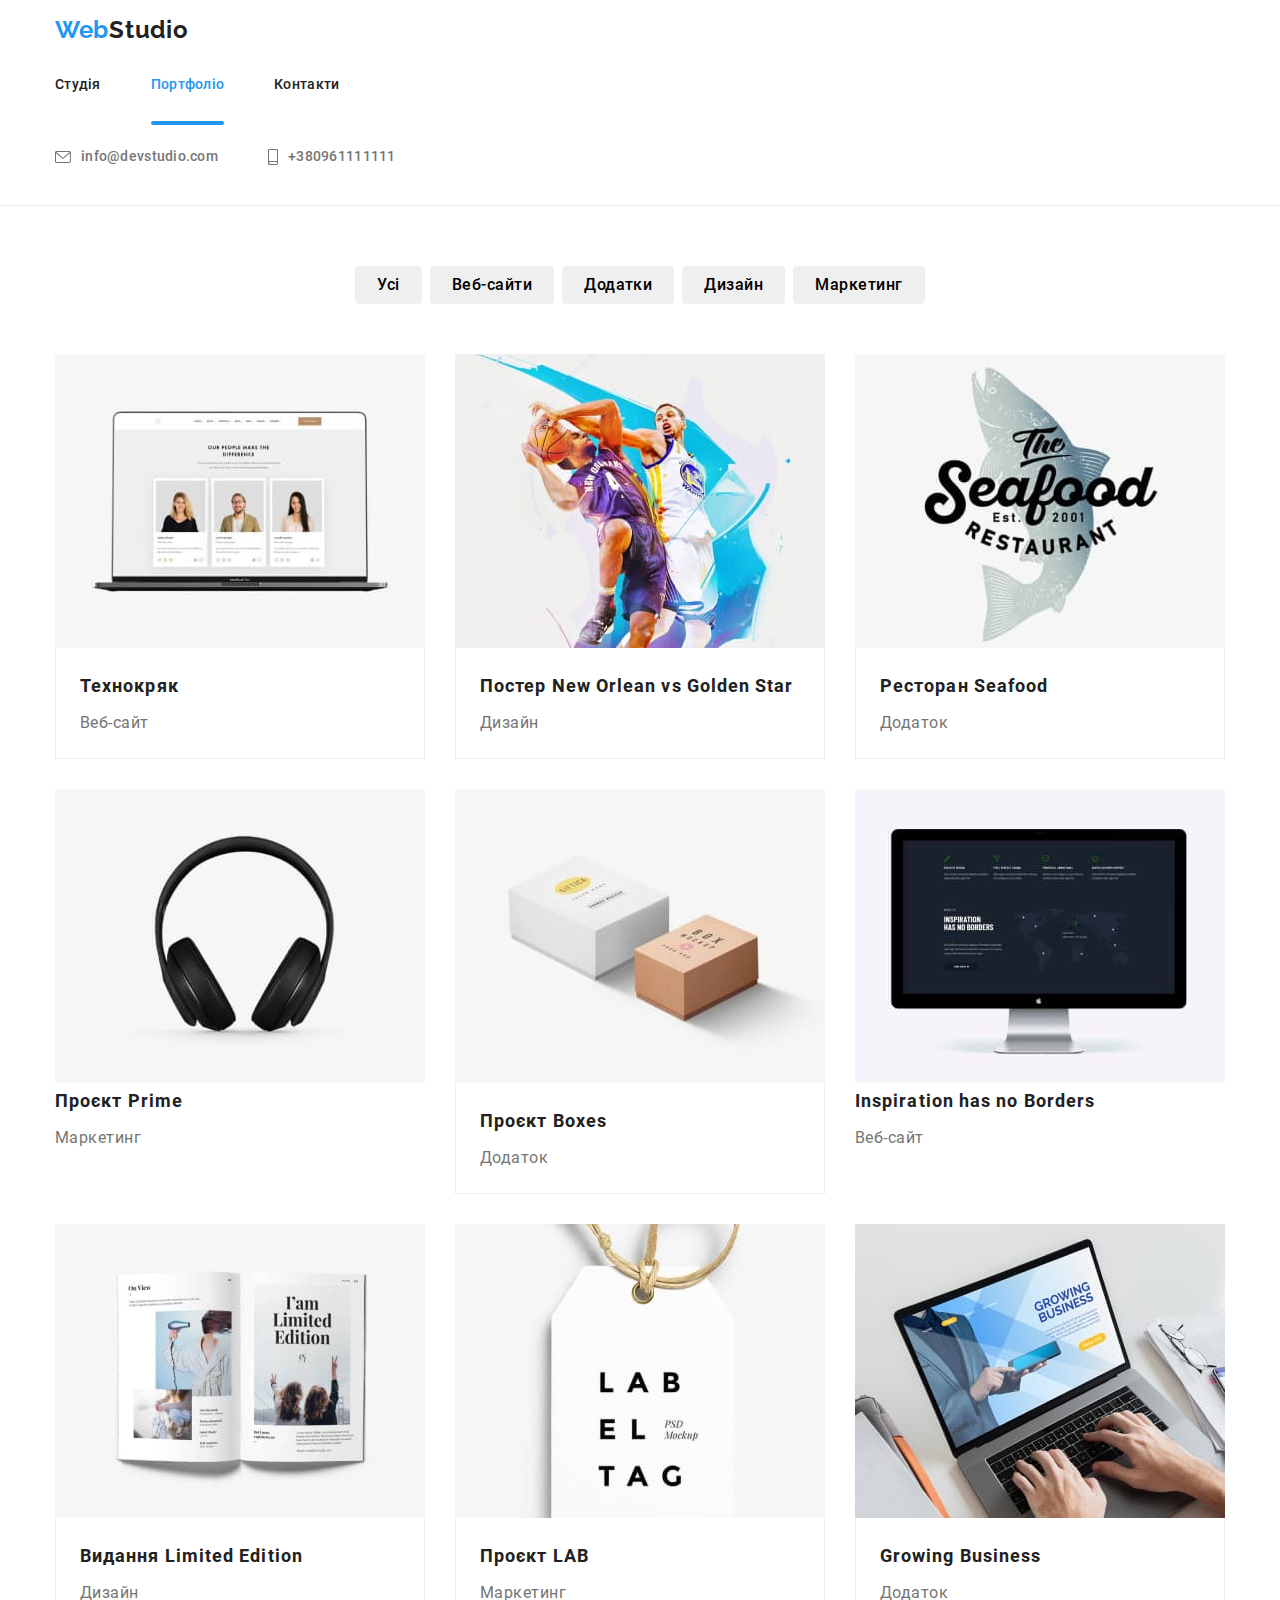
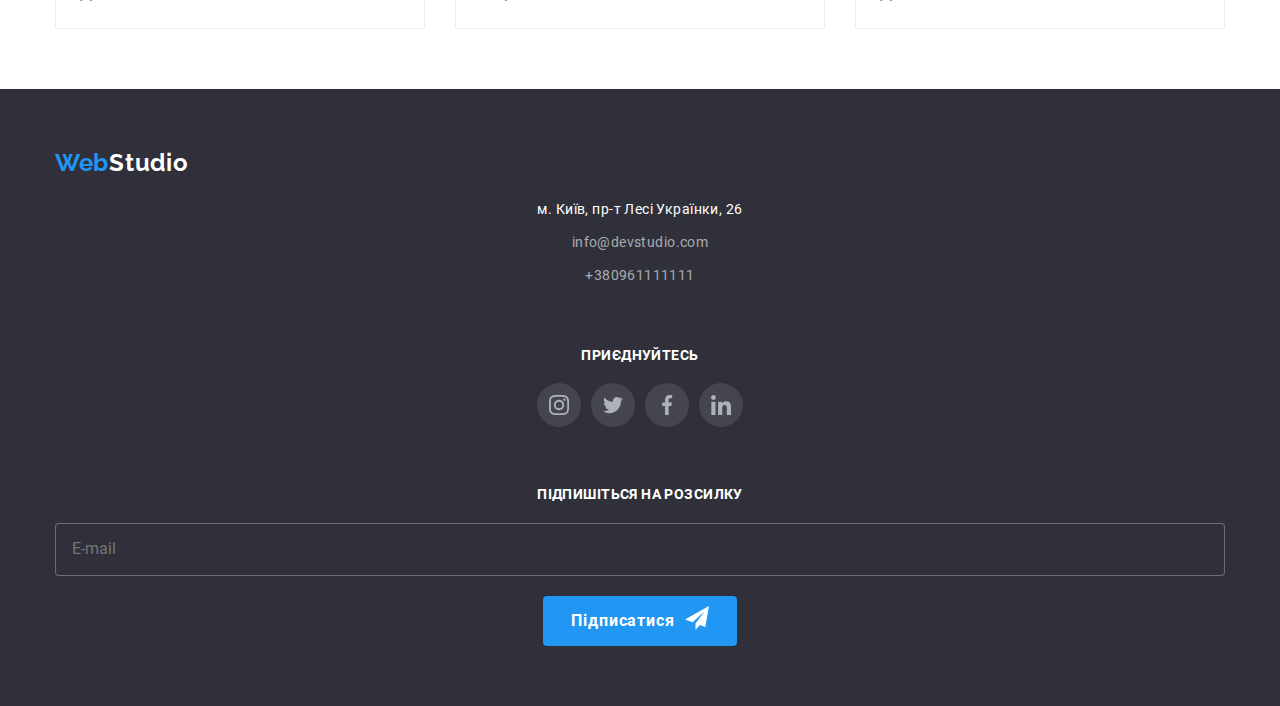
==== portfolio.html @ 1ae8615c "Mobile styles" ====
<!DOCTYPE html>
<html lang="uk">
<head>
    <meta charset="UTF-8">
    <meta http-equiv="X-UA-Compatible" content="IE=edge">
    <meta name="viewport" content="width=device-width, initial-scale=1.0">
    <title>Студія</title>

    <!-- <link rel="preconnect" href="https://fonts.googleapis.com">
    <link rel="preconnect" href="https://fonts.gstatic.com" crossorigin>
    <link href="https://fonts.googleapis.com/css2?family=Raleway:wght@700&family=Roboto:wght@400;500;700;900&display=swap"
        rel="stylesheet">
        
    <link rel="stylesheet" href="https://cdnjs.cloudflare.com/ajax/libs/modern-normalize/1.0.0/modern-normalize.min.css" />
    <link rel="stylesheet" href="./css/styles.css"> -->
    <link rel="stylesheet" href="./css/main.min.css">
</head>
<body>

    

<header class="header">

    <div class="container header__container">

        <a class="logo header__logo" lang="en" href="./index.html">Web<span class="logo__part">Studio</span></a>

        <nav>
            <ul class="site-nav list">

                <li> <a class="site-nav__link" href="./index.html" >Студія</a> </li>
                <li> <a class="site-nav__link site-nav__link--current" href="./portfolio.html" >Портфоліо</a> </li>
                <li> <a class="site-nav__link" href="" >Контакти</a> </li>

            </ul>
        </nav>

        <ul class="site-contacts list">

            <li>
               <a class="site-contacts__link" lang="en" href="mailto:info@devstudio.com">
                 <svg class="site-contacts__icon" width="16" height="12">
                 <use href="./images/icon.svg#envelope"></use>
                 </svg>
                 info@devstudio.com</a>
            </li>
            <li>
                <a class="site-contacts__link" href="tel:+380961111111">
                 <svg class="site-contacts__icon" width="10" height="16">
                 <use href="./images/icon.svg#smartphone"></use>
                 </svg>
                  +380961111111</a>
            </li>

         </ul>
    </div>
</header>


<main>
 
    <section class="section">

        <div class="container">

        <h1 class="visually-hidden">Проекти</h1> <!--Зробити невидимим-->

<ul class="filter">
    <li class="filter_item"> <button class="filter_button" type="button">Усі</button></li>
    <li class="filter_item"> <button class="filter_button" type="button">Веб-сайти</button></li>
    <li class="filter_item"> <button class="filter_button" type="button">Додатки</button></li>
    <li class="filter_item"> <button class="filter_button" type="button">Дизайн</button></li>
    <li class="filter_item"> <button class="filter_button" type="button">Маркетинг</button></li>
</ul>

<ul class="projects">
    <li class="projects__item"> 

        <article class="card">
            <a class="card__link" href="">
                <div class="card__thumb">
                    <img class="card__picture" src="./images/img10.jpg" alt="Головна сторінка сайту Технокряк" width="370"
                        height="294">
                    <p class="card__overlay">Ресурс пропонує комплексні пропозиції з різним рівнем функціоналу та сервісів. Все
                        це дозволить відвідувачу отримати вичерпні відомості про компанію чи приватну особу.</p>
                </div>
                <div class="card__meta">
                    <h2 class="card__title">Технокряк</h2>
                    <p class="card__text">Веб-сайт</p>
                </div>
            </a>
        </article>
        
    </li>

    <li class="projects__item">

        <article class="card">
            <a class="card__link" href="">
                <div class="card__thumb">
                    <img class="card__picture" src="./images/img11.jpg" alt="Дизайн постеру гри баскетболістів" width="370"
                        height="294">
                    <p class="card__overlay">Ресурс пропонує комплексні пропозиції з різним рівнем функціоналу та сервісів. Все
                        це дозволить відвідувачу отримати вичерпні відомості про компанію чи приватну особу.</p>
                </div>
                <div class="card__meta">
                    <h2 class="card__title">Постер New Orlean vs Golden Star</h2>
                    <p class="card__text">Дизайн</p>
                </div>
            </a>
        </article>
        
    </li>

    <li class="projects__item"> 

        <article class="card">
            <a class="card__link" href="">
                <div class="card__thumb">
                    <img class="card__picture" src="./images/img12.jpg" alt="Логотип ресторану з зображенням риби" width="370"
                        height="294">
                    <p class="card__overlay">Ресурс пропонує комплексні пропозиції з різним рівнем функціоналу та сервісів. Все
                        це дозволить відвідувачу отримати вичерпні відомості про компанію чи приватну особу.</p>
                </div>
                <div class="card__meta">
                    <h2 class="card__title">Ресторан Seafood</h2>
                    <p class="card__text">Додаток</p>
                </div>
            </a>
        </article>
       
    </li>

    <li class="projects__item"> 

        <article class="card">
            <a class="card__link" href="">
                <div class="card__thumb">
                    <img class="card__picture" src="./images/img13.jpg" alt="Логотип проекту, зображені навушники" width="370"
                        height="294">
                    <p class="card__overlay">Ресурс пропонує комплексні пропозиції з різним рівнем функціоналу та сервісів. Все
                        це
                        дозволить відвідувачу отримати вичерпні відомості про компанію чи приватну особу.</p>
                </div>
                <div class="card__name">
                    <h2 class="card__title">Проєкт Prime</h2>
                    <p class="card__text">Маркетинг</p>
                </div>
            </a>
        </article>
       
    </li>

    <li class="projects__item"> 

        <article class="card">
            <a class="card__link" href="">
                <div class="card__thumb">
                    <img class="card__picture" src="./images/img14.jpg" alt="Логотип проекту, зображені коробки" width="370"
                        height="294">
                    <p class="card__overlay">Ресурс пропонує комплексні пропозиції з різним рівнем функціоналу та сервісів. Все
                        це
                        дозволить відвідувачу отримати вичерпні відомості про компанію чи приватну особу.</p>
                </div>
                <div class="card__meta">
                    <h2 class="card__title">Проєкт Boxes</h2>
                    <p class="card__text">Додаток</p>
                </div>
            </a>
        </article>
       
    </li>

    <li class="projects__item"> 

        <article class="card">
            <a class="card__link" href="">
                <div class="card__thumb">
                    <img class="card__picture" src="./images/img15.jpg" alt="Зображення Макбуку" width="370" height="294">
                    <p class="card__overlay">Ресурс пропонує комплексні пропозиції з різним рівнем функціоналу та сервісів. Все
                        це дозволить відвідувачу отримати вичерпні відомості про компанію чи приватну особу.</p>
                </div>
                <div class="card__name">
                    <h2 class="card__title">Inspiration has no Borders</h2>
                    <p class="card__text">Веб-сайт</p>
                </div>
            </a>
        </article>
        
    </li>

    <li class="projects__item"> 

        <article class="card">
            <a class="card__link" href="">
                <div class="card__thumb">
                    <img class="card__picture" src="./images/img16.jpg" alt="Зображення журналу" width="370" height="294">
                    <p class="card__overlay">Ресурс пропонує комплексні пропозиції з різним рівнем функціоналу та сервісів. Все
                        це дозволить відвідувачу отримати вичерпні відомості про компанію чи приватну особу.</p>
                </div>
                <div class="card__meta">
                    <h2 class="card__title">Видання Limited Edition</h2>
                    <p class="card__text">Дизайн</p>
                </div>
            </a>
        </article>
        
    </li>

    <li class="projects__item"> 

        <article class="card">
            <a class="card__link" href="">
                <div class="card__thumb">
                    <img class="card__picture" src="./images/img17.jpg" alt="Зображення бірки" width="370" height="294">
                    <p class="card__overlay">Ресурс пропонує комплексні пропозиції з різним рівнем функціоналу та сервісів. Все
                        це дозволить відвідувачу отримати
                        вичерпні відомості про компанію чи приватну особу.</p>
                </div>
                <div class="card__meta">
                    <h2 class="card__title">Проєкт LAB</h2>
                    <p class="card__text">Маркетинг</p>
                </div>
            </a>
        </article>
       
    </li>

    <li class="projects__item"> 

        <article class="card">
            <a class="card__link" href="">
                <div class="card__thumb">
                    <img class="card__picture" src="./images/img18.jpg" alt="Ноутбук" width="370" height="294">
                    <p class="card__overlay">Ресурс пропонує комплексні пропозиції з різним рівнем функціоналу та сервісів. Все
                        це дозволить відвідувачу отримати
                        вичерпні відомості про компанію чи приватну особу.</p>
                </div>
                <div class="card__meta">
                    <h2 class="card__title">Growing Business</h2>
                    <p class="card__text">Додаток</p>
                </div>
            </a>
        </article>
        
    </li>
</ul>

</div>

</section>

</main>
<!-- FOOTER -->
<footer class="footer">
    <div class="container">
        <div class="footer__container">
            <div>
                <a class="logo" lang="en" href="./index.html">Web<span class="logo__part--white">Studio</span></a>

                <address class="address">
                    <ul class="address__list">
                        <li class="address__item"><a class="address__link address__link--white"
                                href="https://goo.gl/maps/CPtrU1FHBa2aNyZL9">м. Київ, пр-т Лесі Українки, 26</a></li>
                        <li class="address__item"><a class="address__link"
                                href="mailto:info@devstudio.com">info@devstudio.com</a></li>
                        <li class="address__item"><a class="address__link"
                                href="tel:+380961111111">+380961111111</a></li>
                    </ul>
                </address>

            </div>

        <div class="footer__social">
            <div>
                <p class="footer__call">Приєднуйтесь</p>
                <ul class="social-links">
                    <li class="social-links__item"><a class="social-links__link social-links__link--bg-grey" href="">
                            <svg class="social-links__icon">
                                <use href="./images/icon.svg#instagram"></use>
                            </svg>
                        </a>
                    </li>
        
                    <li class="social-links__item"><a class="social-links__link social-links__link--bg-grey" href="">
                            <svg class="social-links__icon">
                                <use href="./images/icon.svg#twitter"></use>
                            </svg>
                        </a>
                    </li>
        
                    <li class="social-links__item"><a class="social-links__link social-links__link--bg-grey" href="">
                            <svg class="social-links__icon">
                                <use href="./images/icon.svg#facebook"></use>
                            </svg>
                        </a>
                    </li>
        
                    <li class="social-links__item"><a class="social-links__link social-links__link--bg-grey" href="">
                            <svg class="social-links__icon">
                                <use href="./images/icon.svg#linkedin"></use>
                            </svg>
                        </a>
                    </li>
                </ul>
            </div>
        
        </div>

            <form class="subscription-form">
                <p class="subscription-form__call">Підпишіться на розсилку</p>
                <input class="subscription-form__input" type="email" name="email" placeholder="E-mail">
                <button class="main-button main-button--with-icon" type="submit">Підписатися
                    <svg class="subscription-form__icon">
                        <use href="./images/icon.svg#airplane"></use>
                    </svg>
                </button>
            
            </form>
        </div>

    </div>
</footer>



</body>
</html>
---- css/main.min.css ----
@font-face{font-family:"Raleway";font-style:normal;font-weight:400;src:local(""),url("../fonts/raleway-v28-latin-regular.woff2") format("woff2"),url("../fonts/raleway-v28-latin-regular.woff") format("woff")}@font-face{font-family:"Raleway";font-style:normal;font-weight:700;src:local(""),url("../fonts/raleway-v28-latin-700.woff2") format("woff2"),url("../fonts/raleway-v28-latin-700.woff") format("woff")}@font-face{font-family:"Roboto";font-style:normal;font-weight:400;src:url("../fonts/roboto-v30-latin_cyrillic-regular.eot");src:local(""),url("../fonts/roboto-v30-latin_cyrillic-regular.eot?#iefix") format("embedded-opentype"),url("../fonts/roboto-v30-latin_cyrillic-regular.woff2") format("woff2"),url("../fonts/roboto-v30-latin_cyrillic-regular.woff") format("woff"),url("../fonts/roboto-v30-latin_cyrillic-regular.ttf") format("truetype"),url("../fonts/roboto-v30-latin_cyrillic-regular.svg#Roboto") format("svg")}@font-face{font-family:"Roboto";font-style:normal;font-weight:500;src:url("../fonts/roboto-v30-latin_cyrillic-500.eot");src:local(""),url("../fonts/roboto-v30-latin_cyrillic-500.eot?#iefix") format("embedded-opentype"),url("../fonts/roboto-v30-latin_cyrillic-500.woff2") format("woff2"),url("../fonts/roboto-v30-latin_cyrillic-500.woff") format("woff"),url("../fonts/roboto-v30-latin_cyrillic-500.ttf") format("truetype"),url("../fonts/roboto-v30-latin_cyrillic-500.svg#Roboto") format("svg")}@font-face{font-family:"Roboto";font-style:normal;font-weight:700;src:url("../fonts/roboto-v30-latin_cyrillic-700.eot");src:local(""),url("../fonts/roboto-v30-latin_cyrillic-700.eot?#iefix") format("embedded-opentype"),url("../fonts/roboto-v30-latin_cyrillic-700.woff2") format("woff2"),url("../fonts/roboto-v30-latin_cyrillic-700.woff") format("woff"),url("../fonts/roboto-v30-latin_cyrillic-700.ttf") format("truetype"),url("../fonts/roboto-v30-latin_cyrillic-700.svg#Roboto") format("svg")}@font-face{font-family:"Roboto";font-style:normal;font-weight:900;src:url("../fonts/roboto-v30-latin_cyrillic-900.eot");src:local(""),url("../fonts/roboto-v30-latin_cyrillic-900.eot?#iefix") format("embedded-opentype"),url("../fonts/roboto-v30-latin_cyrillic-900.woff2") format("woff2"),url("../fonts/roboto-v30-latin_cyrillic-900.woff") format("woff"),url("../fonts/roboto-v30-latin_cyrillic-900.ttf") format("truetype"),url("../fonts/roboto-v30-latin_cyrillic-900.svg#Roboto") format("svg")}/*! modern-normalize v1.1.0 | MIT License | https://github.com/sindresorhus/modern-normalize */*,::before,::after{-webkit-box-sizing:border-box;box-sizing:border-box}html{line-height:1.15;-webkit-text-size-adjust:100%;-moz-tab-size:4;-o-tab-size:4;tab-size:4}body{margin:0;font-family:system-ui,"Segoe UI",Roboto,Helvetica,Arial,sans-serif,"Apple Color Emoji","Segoe UI Emoji"}hr{height:0;color:inherit}abbr[title]{-webkit-text-decoration:underline dotted;text-decoration:underline dotted}b,strong{font-weight:bolder}code,kbd,samp,pre{font-family:ui-monospace,SFMono-Regular,Consolas,"Liberation Mono",Menlo,monospace;font-size:1em}small{font-size:80%}sub,sup{font-size:75%;line-height:0;position:relative;vertical-align:baseline}sub{bottom:-0.25em}sup{top:-0.5em}table{text-indent:0;border-color:inherit}button,input,optgroup,select,textarea{font-family:inherit;font-size:100%;line-height:1.15;margin:0}button,select{text-transform:none}button,[type=button],[type=reset],[type=submit]{-webkit-appearance:button}::-moz-focus-inner{border-style:none;padding:0}:-moz-focusring{outline:1px dotted ButtonText}:-moz-ui-invalid{box-shadow:none}legend{padding:0}progress{vertical-align:baseline}::-webkit-inner-spin-button,::-webkit-outer-spin-button{height:auto}[type=search]{-webkit-appearance:textfield;outline-offset:-2px}::-webkit-search-decoration{-webkit-appearance:none}::-webkit-file-upload-button{-webkit-appearance:button;font:inherit}summary{display:list-item}ul{list-style:none;padding:0;margin:0}h1,h2,h3,h4,p{margin-top:0;margin-bottom:0;padding-top:0;padding-bottom:0}address{font-style:normal}img{display:block;width:100%;height:auto}body{background-color:var(--primary-white-color);color:var(--primary-text-color);font-family:Roboto,sans-serif}:root{--primary-white-color: #ffffff;--primary-text-color: #212121;--accent-color: #2196F3;--text-color: #757575;--cubic: cubic-bezier(0.4, 0, 0.2, 1)}.form__comment,.form__input{width:100%;border:rgba(33,33,33,.2) solid 1px;border-radius:4px;cursor:pointer;-webkit-transition:border 250ms cubic-bezier(0.4, 0, 0.2, 1);transition:border 250ms cubic-bezier(0.4, 0, 0.2, 1)}.visually-hidden{position:absolute;width:1px;height:1px;margin:-1px;border:0;padding:0;white-space:nowrap;-webkit-clip-path:inset(100%);clip-path:inset(100%);clip:rect(0 0 0 0);overflow:hidden}.header{border-bottom:1px solid #ececec;padding:16px}.footer{background-color:#2f303a;padding-top:60px;padding-bottom:60px}.footer__social{margin-bottom:60px}.footer__call{color:var(--primary-white-color);text-transform:uppercase;font-weight:700;font-size:14px;line-height:1.14;letter-spacing:.03em;text-align:center;margin-bottom:20px}.footer__logo{-webkit-box-pack:center;-ms-flex-pack:center;justify-content:center}.form__field{position:relative;width:448px}.form__label{display:block;margin-bottom:4px;color:var(--text-color);font-weight:400;font-size:12px;line-height:1.16;letter-spacing:.01em}.form__input{margin-bottom:10px;padding-left:40px;height:40px}.form__input:focus,.form__input:focus{border:solid 1px var(--accent-color);outline:none}.form__comment{display:block;height:120px;resize:none;margin-bottom:20px;padding:12px 16px;font-weight:400;font-size:12px;line-height:1.17;letter-spacing:.01em}.form__comment:focus,.form__comment:focus{border:solid 1px var(--accent-color);outline:none}.form__comment::-webkit-input-placeholder{padding-top:7px;font-weight:400;font-size:12px;line-height:1.17px;letter-spacing:.01em;color:rgba(117,117,117,.5)}.form__comment::-moz-placeholder{padding-top:7px;font-weight:400;font-size:12px;line-height:1.17px;letter-spacing:.01em;color:rgba(117,117,117,.5)}.form__comment:-ms-input-placeholder{padding-top:7px;font-weight:400;font-size:12px;line-height:1.17px;letter-spacing:.01em;color:rgba(117,117,117,.5)}.form__comment::-ms-input-placeholder{padding-top:7px;font-weight:400;font-size:12px;line-height:1.17px;letter-spacing:.01em;color:rgba(117,117,117,.5)}.form__comment::placeholder{padding-top:7px;font-weight:400;font-size:12px;line-height:1.17px;letter-spacing:.01em;color:rgba(117,117,117,.5)}.form__icon{position:absolute;left:12px;top:30px;display:inline-block;width:18px;height:18px;-webkit-transition:fill 250ms var(--cubic);transition:fill 250ms var(--cubic)}.form__input:focus+.form__icon{fill:var(--accent-color)}.request-form__main-button{margin-left:auto;margin-right:auto}.subscription-form{margin-left:auto;margin-right:auto}.subscription-form__call{font-weight:700;font-size:14px;line-height:1.14;letter-spacing:.03em;text-transform:uppercase;color:var(--primary-white-color);text-align:center;margin-bottom:20px}.subscription-form__input{border:1px solid rgba(255,255,255,.3);border-radius:4px;background-color:#2f303a;display:block;padding:16px;margin-bottom:20px;width:100%;margin-right:auto;margin-left:auto;-webkit-transition:border-color 250ms var(--cubic);transition:border-color 250ms var(--cubic)}.subscription-form__input:focus{outline:none;border-color:var(--accent-color)}.subscription-form__icon{max-width:24px;height:24px;margin-left:10px}.site-nav{display:-webkit-box;display:-ms-flexbox;display:flex;-webkit-box-align:center;-ms-flex-align:center;align-items:center;gap:50px}.site-nav__link{color:var(--primary-text-color);font-weight:500;font-size:14px;line-height:1.14;letter-spacing:.02em;text-decoration:none;display:block;padding-top:32px;padding-bottom:32px;-webkit-transition-property:color;transition-property:color;-webkit-transition-duration:250ms;transition-duration:250ms;-webkit-transition-timing-function:var(--cubic);transition-timing-function:var(--cubic)}.site-nav__link--current{position:relative;color:var(--accent-color)}.site-nav__link--current::after{position:absolute;bottom:0;left:0;display:block;content:"";height:4px;width:100%;background-color:var(--accent-color);border-radius:2px}.site-nav__link:hover,.site-nav__link:focus{color:var(--accent-color);fill:var(--accent-color)}.address{margin-top:20px;margin-bottom:60px;text-align:center}.address__link{color:rgba(255,255,255,.6);font-weight:400;font-size:14px;line-height:1.71;letter-spacing:.03em;text-decoration:none;-webkit-transition-property:fill,color,background-color;transition-property:fill,color,background-color;-webkit-transition-duration:250ms;transition-duration:250ms;-webkit-transition-timing-function:var(--cubic);transition-timing-function:var(--cubic)}.address__link:hover,.address__link:focus{color:var(--accent-color)}.address__link--white{color:var(--primary-white-color)}.address__item:not(:last-child){margin-bottom:9px}.backdrop{position:fixed;top:0;left:0;opacity:1;width:100%;height:100%;background-color:rgba(0,0,0,.2);-webkit-transition:opacity 250ms var(--cubic);transition:opacity 250ms var(--cubic)}.backdrop--hidden{opacity:0;pointer-events:none}.button-close{position:absolute;top:8px;right:8px;display:-webkit-box;display:-ms-flexbox;display:flex;border-radius:50%;border:1px solid rgba(0,0,0,.1);padding:6px;background-color:#fff;fill:#212121;cursor:pointer}.button-close__icon{width:18px;height:18px;-webkit-transition:fill 250ms var(--cubic);transition:fill 250ms var(--cubic)}.button-close:hover .button-close__icon,.button-close:focus .button-close__icon{fill:var(--accent-color)}.card__link{text-decoration:none;color:var(--primary-text-color)}.card__title{font-weight:700;font-size:18px;line-height:2;letter-spacing:.06em;margin-bottom:4px}.card__text{color:var(--text-color);font-size:16px;line-height:1.88;letter-spacing:.03em}.card__meta{width:370px;border-bottom:1px solid #eee;border-right:1px solid #eee;border-left:1px solid #eee;padding-left:24px;padding-bottom:20px;padding-top:20px}.card__picture{display:block}.card__thumb{position:relative;overflow:hidden}.card__overlay{position:absolute;-webkit-transform:translateY(140%);transform:translateY(140%);padding:63px 24px;width:100%;height:100%;background-color:rgba(33,150,243,.9);font-size:18px;line-height:1.55;letter-spacing:.03em;color:var(--primary-white-color);-webkit-transition-property:-webkit-transform;transition-property:-webkit-transform;transition-property:transform;transition-property:transform, -webkit-transform;-webkit-transition-duration:250ms;transition-duration:250ms;-webkit-transition-timing-function:var(--cubic);transition-timing-function:var(--cubic)}.projects__item:hover .card__overlay{-webkit-transform:translateY(-293px);transform:translateY(-293px)}.checkbox{-webkit-appearance:none;-moz-appearance:none;appearance:none}.checkbox__label{display:-webkit-box;display:-ms-flexbox;display:flex;-webkit-box-align:center;-ms-flex-align:center;align-items:center;font-weight:400;font-size:14px;line-height:24px;letter-spacing:.03em;margin-bottom:30px;margin-left:20px}.checkbox__link{color:var(--accent-color);margin-left:5px;-webkit-text-decoration-skip-ink:none;text-decoration-skip-ink:none}.checkbox__icon{width:16px;height:15px;border:#212121 solid 2px;border-radius:2px;margin-right:8px;-webkit-transition:background-color 250ms var(--cubic);transition:background-color 250ms var(--cubic)}.checkbox:checked+.checkbox__icon{background-color:var(--accent-color);border-radius:2px;border-color:var(--accent-color);background-origin:border-box}.clients-list{display:-webkit-box;display:-ms-flexbox;display:flex;-webkit-box-pack:center;-ms-flex-pack:center;justify-content:center;-ms-flex-wrap:wrap;flex-wrap:wrap;margin:-15px}.clients-list__item{-ms-flex-preferred-size:calc((100% - 60px)/2);flex-basis:calc((100% - 60px)/2);margin:15px}.clients-list__link{display:-webkit-box;display:-ms-flexbox;display:flex;max-width:210px;height:92px;-webkit-box-pack:center;-ms-flex-pack:center;justify-content:center;-webkit-box-align:center;-ms-flex-align:center;align-items:center;border:1px solid #afb1b8;border-radius:4px;fill:#afb1b8;-webkit-transition-property:fill,border-color;transition-property:fill,border-color;-webkit-transition-duration:250ms;transition-duration:250ms;-webkit-transition-timing-function:cubic-bezier(0.4, 0, 0.2, 1);transition-timing-function:cubic-bezier(0.4, 0, 0.2, 1)}.clients-list__link:hover,.clients-list__link:focus{fill:var(--accent-color);border:1px solid var(--accent-color)}.clients-list__icon{width:106px;height:60px}.container{padding:0 15px;margin-left:auto;margin-right:auto}@media screen and (min-width: 480px){.container{width:480px}}@media screen and (min-width: 768px){.container{width:768px}}@media screen and (min-width: 1200px){.container{width:1200px}}.co-worker__meta{background-color:var(--primary-white-color);max-width:100%;padding:30px 0px}.co-worker__subtitle{font-weight:500;font-size:16px;line-height:1.19;letter-spacing:.03em;text-align:center;margin-bottom:10px}.co-worker__text{font-size:16px;line-height:1.19;letter-spacing:.03em;text-align:center;margin-bottom:30px}.example{display:-webkit-box;display:-ms-flexbox;display:flex;-webkit-box-pack:justify;-ms-flex-pack:justify;justify-content:space-between}.example__image{display:block}.example__thumb{position:relative}.example__subtitle{background-color:rgba(47,48,58,.8);position:absolute;bottom:0;left:0;font-size:14px;line-height:1.14;text-align:center;letter-spacing:.03em;text-transform:uppercase;color:var(--primary-white-color);min-width:370px;padding:27px}.features-list{@medi}.features-list__item:not(:last-child){margin-bottom:30px}.features-list__container{display:-webkit-box;display:-ms-flexbox;display:flex;max-width:100%;height:120px;background-color:#f5f4fa;margin-bottom:30px;-webkit-box-pack:center;-ms-flex-pack:center;justify-content:center;-webkit-box-align:center;-ms-flex-align:center;align-items:center}.features-list__icon{width:70px;height:70px}.features-list__name{font-weight:700;font-size:14px;line-height:1.14;letter-spacing:.03em;text-transform:uppercase;margin-bottom:10px}.features-list__text{font-size:14px;line-height:1.71;letter-spacing:.03em;color:var(--text-color);max-width:100%}.filter{margin-bottom:50px;display:-webkit-box;display:-ms-flexbox;display:flex;-webkit-box-pack:center;-ms-flex-pack:center;justify-content:center}.filter_button{font-family:inherit;font-weight:500;font-size:16px;line-height:1.62;text-align:center;letter-spacing:.03em;cursor:pointer;border-radius:4px;border:0;padding:6px 22px;-webkit-transition-property:color,background-color,-webkit-box-shadow;transition-property:color,background-color,-webkit-box-shadow;transition-property:color,box-shadow,background-color;transition-property:color,box-shadow,background-color,-webkit-box-shadow;-webkit-transition-duration:250ms;transition-duration:250ms;-webkit-transition-timing-function:var(--cubic);transition-timing-function:var(--cubic)}.filter_button:hover,.filter_button:focus{color:var(--primary-white-color);background-color:var(--accent-color);-webkit-box-shadow:0px 3px 1px rgba(0,0,0,.1),0px 1px 2px rgba(0,0,0,.08),0px 2px 2px rgba(0,0,0,.12);box-shadow:0px 3px 1px rgba(0,0,0,.1),0px 1px 2px rgba(0,0,0,.08),0px 2px 2px rgba(0,0,0,.12)}.filter_item:not(:last-child):not(:last-child){margin-right:8px}.hero{text-align:center;background-color:#c4c4c4;padding:118px 0px;margin-left:auto;margin-right:auto;max-width:480px;height:auto;background-image:-webkit-gradient(linear, left top, right top, from(rgba(47, 48, 58, 0.4)), to(rgba(47, 48, 58, 0.4))),url(../images/Header\ img\ mobile.jpg);background-image:linear-gradient(to right, rgba(47, 48, 58, 0.4), rgba(47, 48, 58, 0.4)),url(../images/Header\ img\ mobile.jpg);background-size:cover;background-repeat:no-repeat;background-position:center}.hero__title{color:var(--primary-white-color);font-weight:900;font-size:26px;line-height:1.36;letter-spacing:.06em;text-transform:uppercase;margin-bottom:30px;max-width:690px;margin-left:auto;margin-right:auto}.hero__main-button{margin-left:auto;margin-right:auto}.logo{display:-webkit-box;display:-ms-flexbox;display:flex;color:var(--accent-color);font-family:Raleway,sans-serif;font-weight:700;font-size:24px;line-height:1.2;letter-spacing:.03em;text-decoration:none}.logo__part{color:var(--primary-text-color)}.logo__part--white{color:var(--primary-white-color)}.main-button{font-family:inherit;color:var(--primary-white-color);background-color:var(--accent-color);font-weight:700;font-size:16px;line-height:1.9;letter-spacing:.06em;text-align:center;display:block;max-width:200px;border:none;border-radius:4px;padding:10px 24px;cursor:pointer;-webkit-transition-property:background-color;transition-property:background-color;-webkit-transition-duration:250ms;transition-duration:250ms;-webkit-transition-timing-function:var(--cubic);transition-timing-function:var(--cubic)}.main-button:hover,.main-button:focus{background-color:#188ce8}.main-button--large{max-width:209px}.main-button--with-icon{display:-webkit-box;display:-ms-flexbox;display:flex;text-align:center;-webkit-box-pack:center;-ms-flex-pack:center;justify-content:center;padding:10px 28px;max-width:200px;margin-left:auto;margin-right:auto}.main-button--shadow{-webkit-box-shadow:0px 4px 4px rgba(0,0,0,.15);box-shadow:0px 4px 4px rgba(0,0,0,.15)}.modal{position:absolute;top:50%;left:50%;-webkit-transform:translate(-50%, -50%) scale(1);transform:translate(-50%, -50%) scale(1);min-width:528px;min-height:521px;padding:40px;background-color:#fff;border-radius:4px;-webkit-box-shadow:0px 1px 3px rgba(0,0,0,.12),0px 1px 1px rgba(0,0,0,.14),0px 2px 1px rgba(0,0,0,.2);box-shadow:0px 1px 3px rgba(0,0,0,.12),0px 1px 1px rgba(0,0,0,.14),0px 2px 1px rgba(0,0,0,.2);overflow:auto;-webkit-transition:-webkit-transform 250ms var(--cubic);transition:-webkit-transform 250ms var(--cubic);transition:transform 250ms var(--cubic);transition:transform 250ms var(--cubic), -webkit-transform 250ms var(--cubic)}.modal__title{margin-bottom:12px;font-weight:700;font-size:20px;line-height:1.15;text-align:center;letter-spacing:.03em}.backdrop.backdrop--hidden .modal{-webkit-transform:translate(-50%, -50%) scale(1.1);transform:translate(-50%, -50%) scale(1.1)}.projects{display:-webkit-box;display:-ms-flexbox;display:flex;-ms-flex-wrap:wrap;flex-wrap:wrap;gap:30px}.projects__item{-ms-flex-preferred-size:calc((100% - 60px)/3);flex-basis:calc((100% - 60px)/3);-webkit-transition:-webkit-box-shadow 250ms var(--cubic);transition:-webkit-box-shadow 250ms var(--cubic);transition:box-shadow 250ms var(--cubic);transition:box-shadow 250ms var(--cubic), -webkit-box-shadow 250ms var(--cubic)}.projects__item:hover{-webkit-box-shadow:0px 1px 1px rgba(0,0,0,.12),0px 4px 4px rgba(0,0,0,.06),1px 4px 6px rgba(0,0,0,.16);box-shadow:0px 1px 1px rgba(0,0,0,.12),0px 4px 4px rgba(0,0,0,.06),1px 4px 6px rgba(0,0,0,.16)}.section{padding-top:60px;padding-bottom:60px}.section--no-padding{padding-top:0}.section--color-grey{background-color:#f5f4fa}.section-title{font-weight:700;font-size:28px;line-height:1.17;text-align:center;letter-spacing:.03em;margin-bottom:30px}.site-contacts{display:-webkit-box;display:-ms-flexbox;display:flex;-webkit-box-align:center;-ms-flex-align:center;align-items:center;margin-left:auto;gap:50px}.site-contacts__link{color:var(--text-color);text-decoration:none;font-weight:500;font-size:14px;line-height:1.14;letter-spacing:.02em;display:-webkit-box;display:-ms-flexbox;display:flex;-webkit-box-align:center;-ms-flex-align:center;align-items:center;padding-top:32px;padding-bottom:32px;height:16px;fill:var(--text-color);-webkit-transition-property:color;transition-property:color;-webkit-transition-duration:250ms;transition-duration:250ms;-webkit-transition-timing-function:var(--cubic);transition-timing-function:var(--cubic)}.site-contacts__link:hover,.site-contacts__link:focus{color:var(--accent-color);fill:var(--accent-color)}.site-contacts__icon{margin-right:10px}.social-links{display:-webkit-box;display:-ms-flexbox;display:flex;-webkit-box-pack:center;-ms-flex-pack:center;justify-content:center}.social-links__link{fill:#afb1b8;display:-webkit-box;display:-ms-flexbox;display:flex;-webkit-box-align:center;-ms-flex-align:center;align-items:center;-webkit-box-pack:center;-ms-flex-pack:center;justify-content:center;width:44px;height:44px;border-radius:50%;-webkit-transition-property:fill,background-color;transition-property:fill,background-color;-webkit-transition-duration:250ms;transition-duration:250ms;-webkit-transition-timing-function:var(--cubic);transition-timing-function:var(--cubic)}.social-links__link:hover,.social-links__link:focus{fill:var(--primary-white-color);background-color:var(--accent-color)}.social-links__link--bg-grey{width:44px;height:44px;border-radius:50%;background-color:rgba(255,255,255,.1)}.social-links__item:not(:last-child){margin-right:10px}.social-links__icon{max-width:20px;height:20px}.team-list__item{border-radius:0px 0px 4px 4px;-webkit-box-shadow:0px 1px 3px rgba(0,0,0,.12),0px 1px 1px rgba(0,0,0,.14),0px 2px 1px rgba(0,0,0,.2);box-shadow:0px 1px 3px rgba(0,0,0,.12),0px 1px 1px rgba(0,0,0,.14),0px 2px 1px rgba(0,0,0,.2)}.team-list__item:not(:last-child){margin-bottom:30px}/*# sourceMappingURL=main.min.css.map */
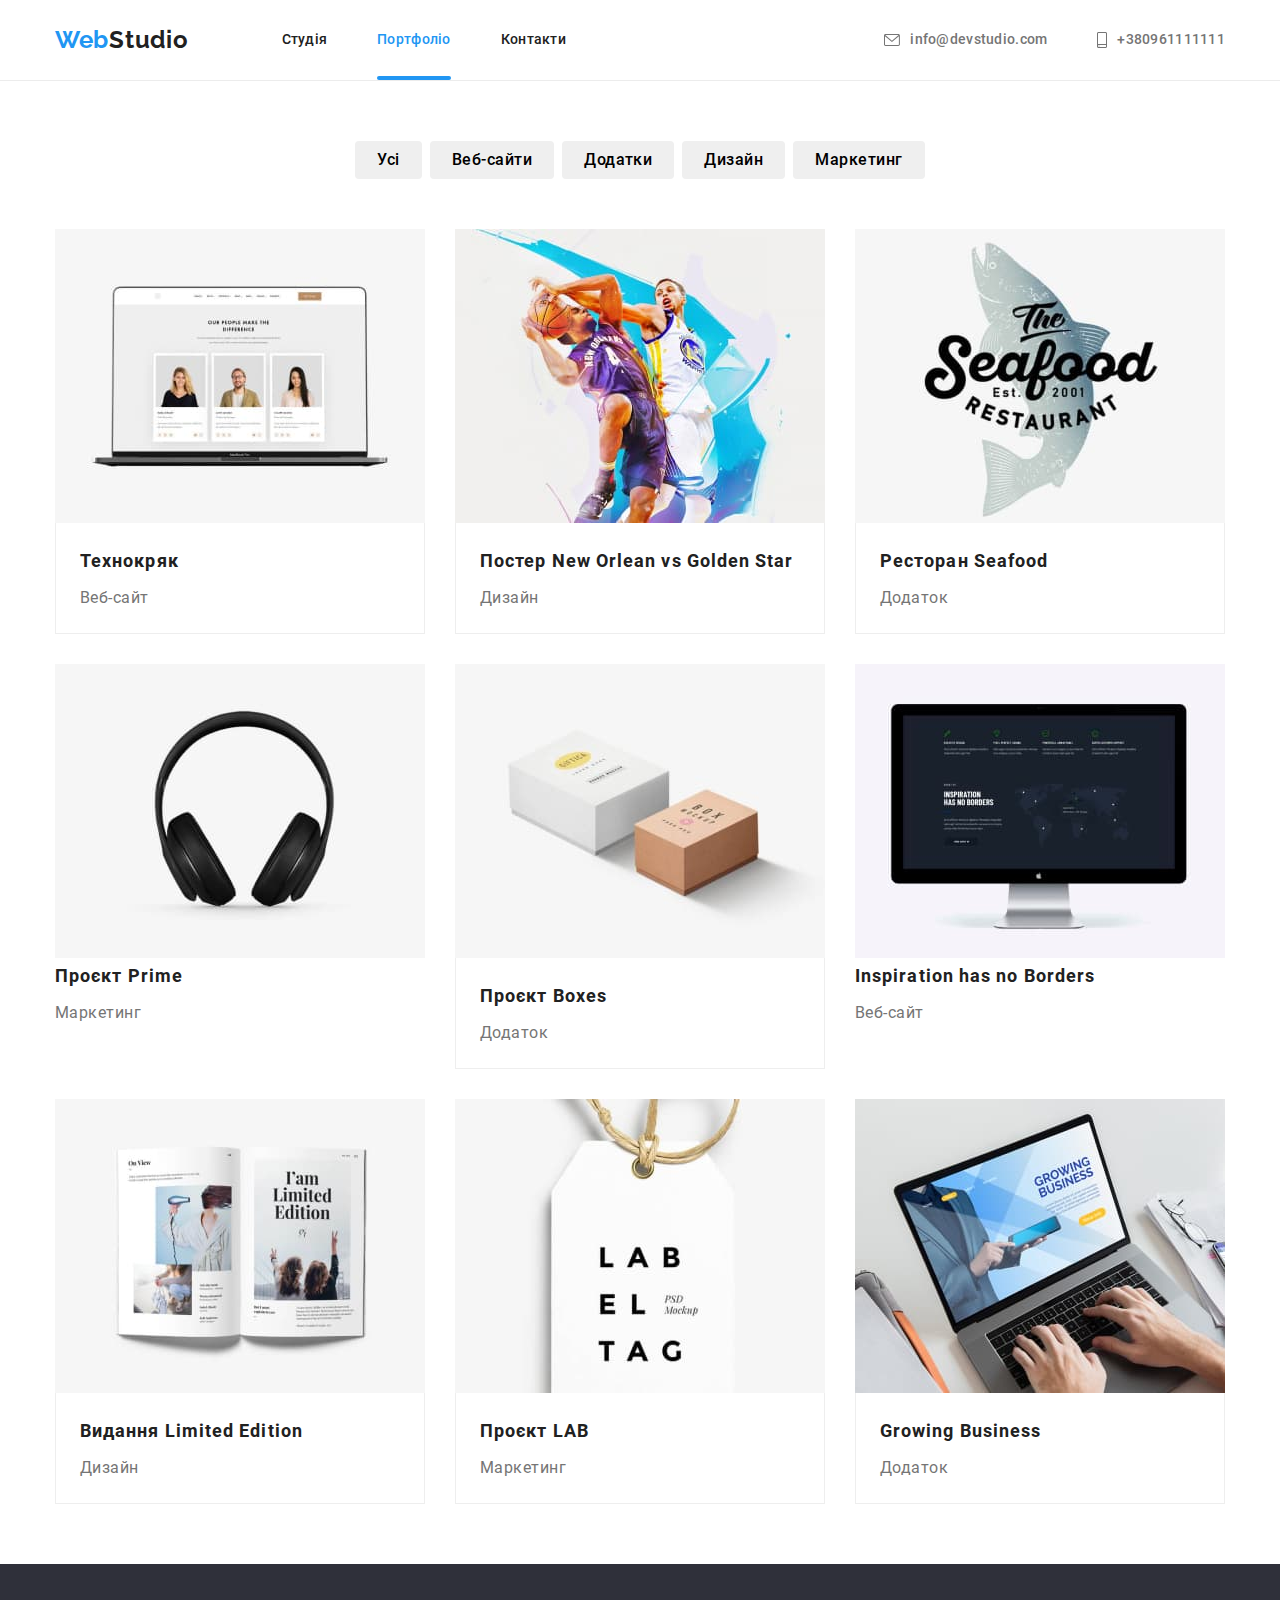
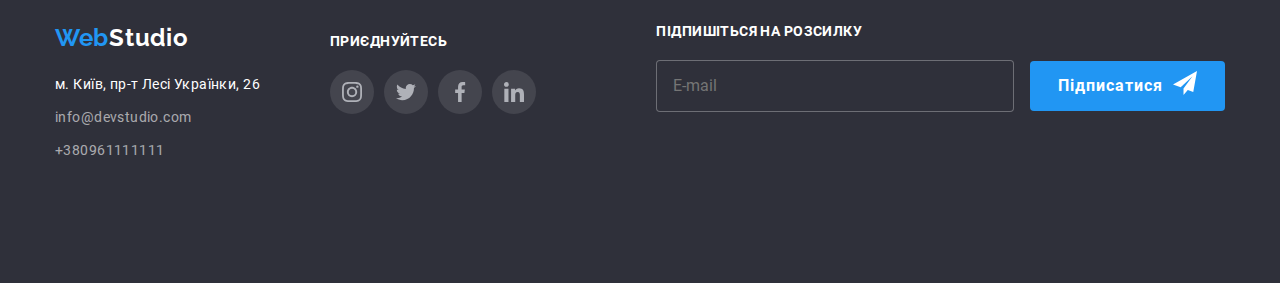
==== commit 5e5ee466: "Add adaptive images to page Studio" ====
--- a/portfolio.html
+++ b/portfolio.html
@@ -6,13 +6,6 @@
     <meta name="viewport" content="width=device-width, initial-scale=1.0">
     <title>Студія</title>
 
-    <!-- <link rel="preconnect" href="https://fonts.googleapis.com">
-    <link rel="preconnect" href="https://fonts.gstatic.com" crossorigin>
-    <link href="https://fonts.googleapis.com/css2?family=Raleway:wght@700&family=Roboto:wght@400;500;700;900&display=swap"
-        rel="stylesheet">
-        
-    <link rel="stylesheet" href="https://cdnjs.cloudflare.com/ajax/libs/modern-normalize/1.0.0/modern-normalize.min.css" />
-    <link rel="stylesheet" href="./css/styles.css"> -->
     <link rel="stylesheet" href="./css/main.min.css">
 </head>
 <body>
@@ -255,57 +248,64 @@
 <footer class="footer">
     <div class="container">
         <div class="footer__container">
-            <div>
-                <a class="logo" lang="en" href="./index.html">Web<span class="logo__part--white">Studio</span></a>
-
-                <address class="address">
-                    <ul class="address__list">
-                        <li class="address__item"><a class="address__link address__link--white"
-                                href="https://goo.gl/maps/CPtrU1FHBa2aNyZL9">м. Київ, пр-т Лесі Українки, 26</a></li>
-                        <li class="address__item"><a class="address__link"
-                                href="mailto:info@devstudio.com">info@devstudio.com</a></li>
-                        <li class="address__item"><a class="address__link"
-                                href="tel:+380961111111">+380961111111</a></li>
-                    </ul>
-                </address>
-
+            <div class="footer__flex-container">
+                <div class="footer__address-box">
+                    <a class="logo" lang="en" href="./index.html">Web<span class="logo__part--white">Studio</span></a>
+
+                    <address class="address">
+                        <ul class="address__list">
+                            <li class="address__item"><a class="address__link address__link--white"
+                                    href="https://goo.gl/maps/CPtrU1FHBa2aNyZL9">м. Київ, пр-т Лесі Українки, 26</a>
+                            </li>
+                            <li class="address__item"><a class="address__link"
+                                    href="mailto:info@devstudio.com">info@devstudio.com</a></li>
+                            <li class="address__item"><a class="address__link"
+                                    href="tel:+380961111111">+380961111111</a></li>
+                        </ul>
+                    </address>
+
+                </div>
+
+                <div class="footer__social">
+                    <div>
+                        <p class="footer__call">Приєднуйтесь</p>
+                        <ul class="social-links">
+                            <li class="social-links__item"><a class="social-links__link social-links__link--bg-grey"
+                                    href="">
+                                    <svg class="social-links__icon">
+                                        <use href="./images/icon.svg#instagram"></use>
+                                    </svg>
+                                </a>
+                            </li>
+
+                            <li class="social-links__item"><a class="social-links__link social-links__link--bg-grey"
+                                    href="">
+                                    <svg class="social-links__icon">
+                                        <use href="./images/icon.svg#twitter"></use>
+                                    </svg>
+                                </a>
+                            </li>
+
+                            <li class="social-links__item"><a class="social-links__link social-links__link--bg-grey"
+                                    href="">
+                                    <svg class="social-links__icon">
+                                        <use href="./images/icon.svg#facebook"></use>
+                                    </svg>
+                                </a>
+                            </li>
+
+                            <li class="social-links__item"><a class="social-links__link social-links__link--bg-grey"
+                                    href="">
+                                    <svg class="social-links__icon">
+                                        <use href="./images/icon.svg#linkedin"></use>
+                                    </svg>
+                                </a>
+                            </li>
+                        </ul>
+                    </div>
+
+                </div>
             </div>
-
-        <div class="footer__social">
-            <div>
-                <p class="footer__call">Приєднуйтесь</p>
-                <ul class="social-links">
-                    <li class="social-links__item"><a class="social-links__link social-links__link--bg-grey" href="">
-                            <svg class="social-links__icon">
-                                <use href="./images/icon.svg#instagram"></use>
-                            </svg>
-                        </a>
-                    </li>
-        
-                    <li class="social-links__item"><a class="social-links__link social-links__link--bg-grey" href="">
-                            <svg class="social-links__icon">
-                                <use href="./images/icon.svg#twitter"></use>
-                            </svg>
-                        </a>
-                    </li>
-        
-                    <li class="social-links__item"><a class="social-links__link social-links__link--bg-grey" href="">
-                            <svg class="social-links__icon">
-                                <use href="./images/icon.svg#facebook"></use>
-                            </svg>
-                        </a>
-                    </li>
-        
-                    <li class="social-links__item"><a class="social-links__link social-links__link--bg-grey" href="">
-                            <svg class="social-links__icon">
-                                <use href="./images/icon.svg#linkedin"></use>
-                            </svg>
-                        </a>
-                    </li>
-                </ul>
-            </div>
-        
-        </div>
 
             <form class="subscription-form">
                 <p class="subscription-form__call">Підпишіться на розсилку</p>
@@ -315,7 +315,7 @@
                         <use href="./images/icon.svg#airplane"></use>
                     </svg>
                 </button>
-            
+
             </form>
         </div>
 
--- a/css/main.min.css
+++ b/css/main.min.css
@@ -1 +1 @@
-@font-face{font-family:"Raleway";font-style:normal;font-weight:400;src:local(""),url("../fonts/raleway-v28-latin-regular.woff2") format("woff2"),url("../fonts/raleway-v28-latin-regular.woff") format("woff")}@font-face{font-family:"Raleway";font-style:normal;font-weight:700;src:local(""),url("../fonts/raleway-v28-latin-700.woff2") format("woff2"),url("../fonts/raleway-v28-latin-700.woff") format("woff")}@font-face{font-family:"Roboto";font-style:normal;font-weight:400;src:url("../fonts/roboto-v30-latin_cyrillic-regular.eot");src:local(""),url("../fonts/roboto-v30-latin_cyrillic-regular.eot?#iefix") format("embedded-opentype"),url("../fonts/roboto-v30-latin_cyrillic-regular.woff2") format("woff2"),url("../fonts/roboto-v30-latin_cyrillic-regular.woff") format("woff"),url("../fonts/roboto-v30-latin_cyrillic-regular.ttf") format("truetype"),url("../fonts/roboto-v30-latin_cyrillic-regular.svg#Roboto") format("svg")}@font-face{font-family:"Roboto";font-style:normal;font-weight:500;src:url("../fonts/roboto-v30-latin_cyrillic-500.eot");src:local(""),url("../fonts/roboto-v30-latin_cyrillic-500.eot?#iefix") format("embedded-opentype"),url("../fonts/roboto-v30-latin_cyrillic-500.woff2") format("woff2"),url("../fonts/roboto-v30-latin_cyrillic-500.woff") format("woff"),url("../fonts/roboto-v30-latin_cyrillic-500.ttf") format("truetype"),url("../fonts/roboto-v30-latin_cyrillic-500.svg#Roboto") format("svg")}@font-face{font-family:"Roboto";font-style:normal;font-weight:700;src:url("../fonts/roboto-v30-latin_cyrillic-700.eot");src:local(""),url("../fonts/roboto-v30-latin_cyrillic-700.eot?#iefix") format("embedded-opentype"),url("../fonts/roboto-v30-latin_cyrillic-700.woff2") format("woff2"),url("../fonts/roboto-v30-latin_cyrillic-700.woff") format("woff"),url("../fonts/roboto-v30-latin_cyrillic-700.ttf") format("truetype"),url("../fonts/roboto-v30-latin_cyrillic-700.svg#Roboto") format("svg")}@font-face{font-family:"Roboto";font-style:normal;font-weight:900;src:url("../fonts/roboto-v30-latin_cyrillic-900.eot");src:local(""),url("../fonts/roboto-v30-latin_cyrillic-900.eot?#iefix") format("embedded-opentype"),url("../fonts/roboto-v30-latin_cyrillic-900.woff2") format("woff2"),url("../fonts/roboto-v30-latin_cyrillic-900.woff") format("woff"),url("../fonts/roboto-v30-latin_cyrillic-900.ttf") format("truetype"),url("../fonts/roboto-v30-latin_cyrillic-900.svg#Roboto") format("svg")}/*! modern-normalize v1.1.0 | MIT License | https://github.com/sindresorhus/modern-normalize */*,::before,::after{-webkit-box-sizing:border-box;box-sizing:border-box}html{line-height:1.15;-webkit-text-size-adjust:100%;-moz-tab-size:4;-o-tab-size:4;tab-size:4}body{margin:0;font-family:system-ui,"Segoe UI",Roboto,Helvetica,Arial,sans-serif,"Apple Color Emoji","Segoe UI Emoji"}hr{height:0;color:inherit}abbr[title]{-webkit-text-decoration:underline dotted;text-decoration:underline dotted}b,strong{font-weight:bolder}code,kbd,samp,pre{font-family:ui-monospace,SFMono-Regular,Consolas,"Liberation Mono",Menlo,monospace;font-size:1em}small{font-size:80%}sub,sup{font-size:75%;line-height:0;position:relative;vertical-align:baseline}sub{bottom:-0.25em}sup{top:-0.5em}table{text-indent:0;border-color:inherit}button,input,optgroup,select,textarea{font-family:inherit;font-size:100%;line-height:1.15;margin:0}button,select{text-transform:none}button,[type=button],[type=reset],[type=submit]{-webkit-appearance:button}::-moz-focus-inner{border-style:none;padding:0}:-moz-focusring{outline:1px dotted ButtonText}:-moz-ui-invalid{box-shadow:none}legend{padding:0}progress{vertical-align:baseline}::-webkit-inner-spin-button,::-webkit-outer-spin-button{height:auto}[type=search]{-webkit-appearance:textfield;outline-offset:-2px}::-webkit-search-decoration{-webkit-appearance:none}::-webkit-file-upload-button{-webkit-appearance:button;font:inherit}summary{display:list-item}ul{list-style:none;padding:0;margin:0}h1,h2,h3,h4,p{margin-top:0;margin-bottom:0;padding-top:0;padding-bottom:0}address{font-style:normal}img{display:block;width:100%;height:auto}body{background-color:var(--primary-white-color);color:var(--primary-text-color);font-family:Roboto,sans-serif}:root{--primary-white-color: #ffffff;--primary-text-color: #212121;--accent-color: #2196F3;--text-color: #757575;--cubic: cubic-bezier(0.4, 0, 0.2, 1)}.form__comment,.form__input{width:100%;border:rgba(33,33,33,.2) solid 1px;border-radius:4px;cursor:pointer;-webkit-transition:border 250ms cubic-bezier(0.4, 0, 0.2, 1);transition:border 250ms cubic-bezier(0.4, 0, 0.2, 1)}.visually-hidden{position:absolute;width:1px;height:1px;margin:-1px;border:0;padding:0;white-space:nowrap;-webkit-clip-path:inset(100%);clip-path:inset(100%);clip:rect(0 0 0 0);overflow:hidden}.header{border-bottom:1px solid #ececec;padding:16px}.footer{background-color:#2f303a;padding-top:60px;padding-bottom:60px}.footer__social{margin-bottom:60px}.footer__call{color:var(--primary-white-color);text-transform:uppercase;font-weight:700;font-size:14px;line-height:1.14;letter-spacing:.03em;text-align:center;margin-bottom:20px}.footer__logo{-webkit-box-pack:center;-ms-flex-pack:center;justify-content:center}.form__field{position:relative;width:448px}.form__label{display:block;margin-bottom:4px;color:var(--text-color);font-weight:400;font-size:12px;line-height:1.16;letter-spacing:.01em}.form__input{margin-bottom:10px;padding-left:40px;height:40px}.form__input:focus,.form__input:focus{border:solid 1px var(--accent-color);outline:none}.form__comment{display:block;height:120px;resize:none;margin-bottom:20px;padding:12px 16px;font-weight:400;font-size:12px;line-height:1.17;letter-spacing:.01em}.form__comment:focus,.form__comment:focus{border:solid 1px var(--accent-color);outline:none}.form__comment::-webkit-input-placeholder{padding-top:7px;font-weight:400;font-size:12px;line-height:1.17px;letter-spacing:.01em;color:rgba(117,117,117,.5)}.form__comment::-moz-placeholder{padding-top:7px;font-weight:400;font-size:12px;line-height:1.17px;letter-spacing:.01em;color:rgba(117,117,117,.5)}.form__comment:-ms-input-placeholder{padding-top:7px;font-weight:400;font-size:12px;line-height:1.17px;letter-spacing:.01em;color:rgba(117,117,117,.5)}.form__comment::-ms-input-placeholder{padding-top:7px;font-weight:400;font-size:12px;line-height:1.17px;letter-spacing:.01em;color:rgba(117,117,117,.5)}.form__comment::placeholder{padding-top:7px;font-weight:400;font-size:12px;line-height:1.17px;letter-spacing:.01em;color:rgba(117,117,117,.5)}.form__icon{position:absolute;left:12px;top:30px;display:inline-block;width:18px;height:18px;-webkit-transition:fill 250ms var(--cubic);transition:fill 250ms var(--cubic)}.form__input:focus+.form__icon{fill:var(--accent-color)}.request-form__main-button{margin-left:auto;margin-right:auto}.subscription-form{margin-left:auto;margin-right:auto}.subscription-form__call{font-weight:700;font-size:14px;line-height:1.14;letter-spacing:.03em;text-transform:uppercase;color:var(--primary-white-color);text-align:center;margin-bottom:20px}.subscription-form__input{border:1px solid rgba(255,255,255,.3);border-radius:4px;background-color:#2f303a;display:block;padding:16px;margin-bottom:20px;width:100%;margin-right:auto;margin-left:auto;-webkit-transition:border-color 250ms var(--cubic);transition:border-color 250ms var(--cubic)}.subscription-form__input:focus{outline:none;border-color:var(--accent-color)}.subscription-form__icon{max-width:24px;height:24px;margin-left:10px}.site-nav{display:-webkit-box;display:-ms-flexbox;display:flex;-webkit-box-align:center;-ms-flex-align:center;align-items:center;gap:50px}.site-nav__link{color:var(--primary-text-color);font-weight:500;font-size:14px;line-height:1.14;letter-spacing:.02em;text-decoration:none;display:block;padding-top:32px;padding-bottom:32px;-webkit-transition-property:color;transition-property:color;-webkit-transition-duration:250ms;transition-duration:250ms;-webkit-transition-timing-function:var(--cubic);transition-timing-function:var(--cubic)}.site-nav__link--current{position:relative;color:var(--accent-color)}.site-nav__link--current::after{position:absolute;bottom:0;left:0;display:block;content:"";height:4px;width:100%;background-color:var(--accent-color);border-radius:2px}.site-nav__link:hover,.site-nav__link:focus{color:var(--accent-color);fill:var(--accent-color)}.address{margin-top:20px;margin-bottom:60px;text-align:center}.address__link{color:rgba(255,255,255,.6);font-weight:400;font-size:14px;line-height:1.71;letter-spacing:.03em;text-decoration:none;-webkit-transition-property:fill,color,background-color;transition-property:fill,color,background-color;-webkit-transition-duration:250ms;transition-duration:250ms;-webkit-transition-timing-function:var(--cubic);transition-timing-function:var(--cubic)}.address__link:hover,.address__link:focus{color:var(--accent-color)}.address__link--white{color:var(--primary-white-color)}.address__item:not(:last-child){margin-bottom:9px}.backdrop{position:fixed;top:0;left:0;opacity:1;width:100%;height:100%;background-color:rgba(0,0,0,.2);-webkit-transition:opacity 250ms var(--cubic);transition:opacity 250ms var(--cubic)}.backdrop--hidden{opacity:0;pointer-events:none}.button-close{position:absolute;top:8px;right:8px;display:-webkit-box;display:-ms-flexbox;display:flex;border-radius:50%;border:1px solid rgba(0,0,0,.1);padding:6px;background-color:#fff;fill:#212121;cursor:pointer}.button-close__icon{width:18px;height:18px;-webkit-transition:fill 250ms var(--cubic);transition:fill 250ms var(--cubic)}.button-close:hover .button-close__icon,.button-close:focus .button-close__icon{fill:var(--accent-color)}.card__link{text-decoration:none;color:var(--primary-text-color)}.card__title{font-weight:700;font-size:18px;line-height:2;letter-spacing:.06em;margin-bottom:4px}.card__text{color:var(--text-color);font-size:16px;line-height:1.88;letter-spacing:.03em}.card__meta{width:370px;border-bottom:1px solid #eee;border-right:1px solid #eee;border-left:1px solid #eee;padding-left:24px;padding-bottom:20px;padding-top:20px}.card__picture{display:block}.card__thumb{position:relative;overflow:hidden}.card__overlay{position:absolute;-webkit-transform:translateY(140%);transform:translateY(140%);padding:63px 24px;width:100%;height:100%;background-color:rgba(33,150,243,.9);font-size:18px;line-height:1.55;letter-spacing:.03em;color:var(--primary-white-color);-webkit-transition-property:-webkit-transform;transition-property:-webkit-transform;transition-property:transform;transition-property:transform, -webkit-transform;-webkit-transition-duration:250ms;transition-duration:250ms;-webkit-transition-timing-function:var(--cubic);transition-timing-function:var(--cubic)}.projects__item:hover .card__overlay{-webkit-transform:translateY(-293px);transform:translateY(-293px)}.checkbox{-webkit-appearance:none;-moz-appearance:none;appearance:none}.checkbox__label{display:-webkit-box;display:-ms-flexbox;display:flex;-webkit-box-align:center;-ms-flex-align:center;align-items:center;font-weight:400;font-size:14px;line-height:24px;letter-spacing:.03em;margin-bottom:30px;margin-left:20px}.checkbox__link{color:var(--accent-color);margin-left:5px;-webkit-text-decoration-skip-ink:none;text-decoration-skip-ink:none}.checkbox__icon{width:16px;height:15px;border:#212121 solid 2px;border-radius:2px;margin-right:8px;-webkit-transition:background-color 250ms var(--cubic);transition:background-color 250ms var(--cubic)}.checkbox:checked+.checkbox__icon{background-color:var(--accent-color);border-radius:2px;border-color:var(--accent-color);background-origin:border-box}.clients-list{display:-webkit-box;display:-ms-flexbox;display:flex;-webkit-box-pack:center;-ms-flex-pack:center;justify-content:center;-ms-flex-wrap:wrap;flex-wrap:wrap;margin:-15px}.clients-list__item{-ms-flex-preferred-size:calc((100% - 60px)/2);flex-basis:calc((100% - 60px)/2);margin:15px}.clients-list__link{display:-webkit-box;display:-ms-flexbox;display:flex;max-width:210px;height:92px;-webkit-box-pack:center;-ms-flex-pack:center;justify-content:center;-webkit-box-align:center;-ms-flex-align:center;align-items:center;border:1px solid #afb1b8;border-radius:4px;fill:#afb1b8;-webkit-transition-property:fill,border-color;transition-property:fill,border-color;-webkit-transition-duration:250ms;transition-duration:250ms;-webkit-transition-timing-function:cubic-bezier(0.4, 0, 0.2, 1);transition-timing-function:cubic-bezier(0.4, 0, 0.2, 1)}.clients-list__link:hover,.clients-list__link:focus{fill:var(--accent-color);border:1px solid var(--accent-color)}.clients-list__icon{width:106px;height:60px}.container{padding:0 15px;margin-left:auto;margin-right:auto}@media screen and (min-width: 480px){.container{width:480px}}@media screen and (min-width: 768px){.container{width:768px}}@media screen and (min-width: 1200px){.container{width:1200px}}.co-worker__meta{background-color:var(--primary-white-color);max-width:100%;padding:30px 0px}.co-worker__subtitle{font-weight:500;font-size:16px;line-height:1.19;letter-spacing:.03em;text-align:center;margin-bottom:10px}.co-worker__text{font-size:16px;line-height:1.19;letter-spacing:.03em;text-align:center;margin-bottom:30px}.example{display:-webkit-box;display:-ms-flexbox;display:flex;-webkit-box-pack:justify;-ms-flex-pack:justify;justify-content:space-between}.example__image{display:block}.example__thumb{position:relative}.example__subtitle{background-color:rgba(47,48,58,.8);position:absolute;bottom:0;left:0;font-size:14px;line-height:1.14;text-align:center;letter-spacing:.03em;text-transform:uppercase;color:var(--primary-white-color);min-width:370px;padding:27px}.features-list{@medi}.features-list__item:not(:last-child){margin-bottom:30px}.features-list__container{display:-webkit-box;display:-ms-flexbox;display:flex;max-width:100%;height:120px;background-color:#f5f4fa;margin-bottom:30px;-webkit-box-pack:center;-ms-flex-pack:center;justify-content:center;-webkit-box-align:center;-ms-flex-align:center;align-items:center}.features-list__icon{width:70px;height:70px}.features-list__name{font-weight:700;font-size:14px;line-height:1.14;letter-spacing:.03em;text-transform:uppercase;margin-bottom:10px}.features-list__text{font-size:14px;line-height:1.71;letter-spacing:.03em;color:var(--text-color);max-width:100%}.filter{margin-bottom:50px;display:-webkit-box;display:-ms-flexbox;display:flex;-webkit-box-pack:center;-ms-flex-pack:center;justify-content:center}.filter_button{font-family:inherit;font-weight:500;font-size:16px;line-height:1.62;text-align:center;letter-spacing:.03em;cursor:pointer;border-radius:4px;border:0;padding:6px 22px;-webkit-transition-property:color,background-color,-webkit-box-shadow;transition-property:color,background-color,-webkit-box-shadow;transition-property:color,box-shadow,background-color;transition-property:color,box-shadow,background-color,-webkit-box-shadow;-webkit-transition-duration:250ms;transition-duration:250ms;-webkit-transition-timing-function:var(--cubic);transition-timing-function:var(--cubic)}.filter_button:hover,.filter_button:focus{color:var(--primary-white-color);background-color:var(--accent-color);-webkit-box-shadow:0px 3px 1px rgba(0,0,0,.1),0px 1px 2px rgba(0,0,0,.08),0px 2px 2px rgba(0,0,0,.12);box-shadow:0px 3px 1px rgba(0,0,0,.1),0px 1px 2px rgba(0,0,0,.08),0px 2px 2px rgba(0,0,0,.12)}.filter_item:not(:last-child):not(:last-child){margin-right:8px}.hero{text-align:center;background-color:#c4c4c4;padding:118px 0px;margin-left:auto;margin-right:auto;max-width:480px;height:auto;background-image:-webkit-gradient(linear, left top, right top, from(rgba(47, 48, 58, 0.4)), to(rgba(47, 48, 58, 0.4))),url(../images/Header\ img\ mobile.jpg);background-image:linear-gradient(to right, rgba(47, 48, 58, 0.4), rgba(47, 48, 58, 0.4)),url(../images/Header\ img\ mobile.jpg);background-size:cover;background-repeat:no-repeat;background-position:center}.hero__title{color:var(--primary-white-color);font-weight:900;font-size:26px;line-height:1.36;letter-spacing:.06em;text-transform:uppercase;margin-bottom:30px;max-width:690px;margin-left:auto;margin-right:auto}.hero__main-button{margin-left:auto;margin-right:auto}.logo{display:-webkit-box;display:-ms-flexbox;display:flex;color:var(--accent-color);font-family:Raleway,sans-serif;font-weight:700;font-size:24px;line-height:1.2;letter-spacing:.03em;text-decoration:none}.logo__part{color:var(--primary-text-color)}.logo__part--white{color:var(--primary-white-color)}.main-button{font-family:inherit;color:var(--primary-white-color);background-color:var(--accent-color);font-weight:700;font-size:16px;line-height:1.9;letter-spacing:.06em;text-align:center;display:block;max-width:200px;border:none;border-radius:4px;padding:10px 24px;cursor:pointer;-webkit-transition-property:background-color;transition-property:background-color;-webkit-transition-duration:250ms;transition-duration:250ms;-webkit-transition-timing-function:var(--cubic);transition-timing-function:var(--cubic)}.main-button:hover,.main-button:focus{background-color:#188ce8}.main-button--large{max-width:209px}.main-button--with-icon{display:-webkit-box;display:-ms-flexbox;display:flex;text-align:center;-webkit-box-pack:center;-ms-flex-pack:center;justify-content:center;padding:10px 28px;max-width:200px;margin-left:auto;margin-right:auto}.main-button--shadow{-webkit-box-shadow:0px 4px 4px rgba(0,0,0,.15);box-shadow:0px 4px 4px rgba(0,0,0,.15)}.modal{position:absolute;top:50%;left:50%;-webkit-transform:translate(-50%, -50%) scale(1);transform:translate(-50%, -50%) scale(1);min-width:528px;min-height:521px;padding:40px;background-color:#fff;border-radius:4px;-webkit-box-shadow:0px 1px 3px rgba(0,0,0,.12),0px 1px 1px rgba(0,0,0,.14),0px 2px 1px rgba(0,0,0,.2);box-shadow:0px 1px 3px rgba(0,0,0,.12),0px 1px 1px rgba(0,0,0,.14),0px 2px 1px rgba(0,0,0,.2);overflow:auto;-webkit-transition:-webkit-transform 250ms var(--cubic);transition:-webkit-transform 250ms var(--cubic);transition:transform 250ms var(--cubic);transition:transform 250ms var(--cubic), -webkit-transform 250ms var(--cubic)}.modal__title{margin-bottom:12px;font-weight:700;font-size:20px;line-height:1.15;text-align:center;letter-spacing:.03em}.backdrop.backdrop--hidden .modal{-webkit-transform:translate(-50%, -50%) scale(1.1);transform:translate(-50%, -50%) scale(1.1)}.projects{display:-webkit-box;display:-ms-flexbox;display:flex;-ms-flex-wrap:wrap;flex-wrap:wrap;gap:30px}.projects__item{-ms-flex-preferred-size:calc((100% - 60px)/3);flex-basis:calc((100% - 60px)/3);-webkit-transition:-webkit-box-shadow 250ms var(--cubic);transition:-webkit-box-shadow 250ms var(--cubic);transition:box-shadow 250ms var(--cubic);transition:box-shadow 250ms var(--cubic), -webkit-box-shadow 250ms var(--cubic)}.projects__item:hover{-webkit-box-shadow:0px 1px 1px rgba(0,0,0,.12),0px 4px 4px rgba(0,0,0,.06),1px 4px 6px rgba(0,0,0,.16);box-shadow:0px 1px 1px rgba(0,0,0,.12),0px 4px 4px rgba(0,0,0,.06),1px 4px 6px rgba(0,0,0,.16)}.section{padding-top:60px;padding-bottom:60px}.section--no-padding{padding-top:0}.section--color-grey{background-color:#f5f4fa}.section-title{font-weight:700;font-size:28px;line-height:1.17;text-align:center;letter-spacing:.03em;margin-bottom:30px}.site-contacts{display:-webkit-box;display:-ms-flexbox;display:flex;-webkit-box-align:center;-ms-flex-align:center;align-items:center;margin-left:auto;gap:50px}.site-contacts__link{color:var(--text-color);text-decoration:none;font-weight:500;font-size:14px;line-height:1.14;letter-spacing:.02em;display:-webkit-box;display:-ms-flexbox;display:flex;-webkit-box-align:center;-ms-flex-align:center;align-items:center;padding-top:32px;padding-bottom:32px;height:16px;fill:var(--text-color);-webkit-transition-property:color;transition-property:color;-webkit-transition-duration:250ms;transition-duration:250ms;-webkit-transition-timing-function:var(--cubic);transition-timing-function:var(--cubic)}.site-contacts__link:hover,.site-contacts__link:focus{color:var(--accent-color);fill:var(--accent-color)}.site-contacts__icon{margin-right:10px}.social-links{display:-webkit-box;display:-ms-flexbox;display:flex;-webkit-box-pack:center;-ms-flex-pack:center;justify-content:center}.social-links__link{fill:#afb1b8;display:-webkit-box;display:-ms-flexbox;display:flex;-webkit-box-align:center;-ms-flex-align:center;align-items:center;-webkit-box-pack:center;-ms-flex-pack:center;justify-content:center;width:44px;height:44px;border-radius:50%;-webkit-transition-property:fill,background-color;transition-property:fill,background-color;-webkit-transition-duration:250ms;transition-duration:250ms;-webkit-transition-timing-function:var(--cubic);transition-timing-function:var(--cubic)}.social-links__link:hover,.social-links__link:focus{fill:var(--primary-white-color);background-color:var(--accent-color)}.social-links__link--bg-grey{width:44px;height:44px;border-radius:50%;background-color:rgba(255,255,255,.1)}.social-links__item:not(:last-child){margin-right:10px}.social-links__icon{max-width:20px;height:20px}.team-list__item{border-radius:0px 0px 4px 4px;-webkit-box-shadow:0px 1px 3px rgba(0,0,0,.12),0px 1px 1px rgba(0,0,0,.14),0px 2px 1px rgba(0,0,0,.2);box-shadow:0px 1px 3px rgba(0,0,0,.12),0px 1px 1px rgba(0,0,0,.14),0px 2px 1px rgba(0,0,0,.2)}.team-list__item:not(:last-child){margin-bottom:30px}/*# sourceMappingURL=main.min.css.map */+@font-face{font-family:"Raleway";font-style:normal;font-weight:400;src:local(""),url("../fonts/raleway-v28-latin-regular.woff2") format("woff2"),url("../fonts/raleway-v28-latin-regular.woff") format("woff")}@font-face{font-family:"Raleway";font-style:normal;font-weight:700;src:local(""),url("../fonts/raleway-v28-latin-700.woff2") format("woff2"),url("../fonts/raleway-v28-latin-700.woff") format("woff")}@font-face{font-family:"Roboto";font-style:normal;font-weight:400;src:url("../fonts/roboto-v30-latin_cyrillic-regular.eot");src:local(""),url("../fonts/roboto-v30-latin_cyrillic-regular.eot?#iefix") format("embedded-opentype"),url("../fonts/roboto-v30-latin_cyrillic-regular.woff2") format("woff2"),url("../fonts/roboto-v30-latin_cyrillic-regular.woff") format("woff"),url("../fonts/roboto-v30-latin_cyrillic-regular.ttf") format("truetype"),url("../fonts/roboto-v30-latin_cyrillic-regular.svg#Roboto") format("svg")}@font-face{font-family:"Roboto";font-style:normal;font-weight:500;src:url("../fonts/roboto-v30-latin_cyrillic-500.eot");src:local(""),url("../fonts/roboto-v30-latin_cyrillic-500.eot?#iefix") format("embedded-opentype"),url("../fonts/roboto-v30-latin_cyrillic-500.woff2") format("woff2"),url("../fonts/roboto-v30-latin_cyrillic-500.woff") format("woff"),url("../fonts/roboto-v30-latin_cyrillic-500.ttf") format("truetype"),url("../fonts/roboto-v30-latin_cyrillic-500.svg#Roboto") format("svg")}@font-face{font-family:"Roboto";font-style:normal;font-weight:700;src:url("../fonts/roboto-v30-latin_cyrillic-700.eot");src:local(""),url("../fonts/roboto-v30-latin_cyrillic-700.eot?#iefix") format("embedded-opentype"),url("../fonts/roboto-v30-latin_cyrillic-700.woff2") format("woff2"),url("../fonts/roboto-v30-latin_cyrillic-700.woff") format("woff"),url("../fonts/roboto-v30-latin_cyrillic-700.ttf") format("truetype"),url("../fonts/roboto-v30-latin_cyrillic-700.svg#Roboto") format("svg")}@font-face{font-family:"Roboto";font-style:normal;font-weight:900;src:url("../fonts/roboto-v30-latin_cyrillic-900.eot");src:local(""),url("../fonts/roboto-v30-latin_cyrillic-900.eot?#iefix") format("embedded-opentype"),url("../fonts/roboto-v30-latin_cyrillic-900.woff2") format("woff2"),url("../fonts/roboto-v30-latin_cyrillic-900.woff") format("woff"),url("../fonts/roboto-v30-latin_cyrillic-900.ttf") format("truetype"),url("../fonts/roboto-v30-latin_cyrillic-900.svg#Roboto") format("svg")}/*! modern-normalize v1.1.0 | MIT License | https://github.com/sindresorhus/modern-normalize */*,::before,::after{-webkit-box-sizing:border-box;box-sizing:border-box}html{line-height:1.15;-webkit-text-size-adjust:100%;-moz-tab-size:4;-o-tab-size:4;tab-size:4}body{margin:0;font-family:system-ui,"Segoe UI",Roboto,Helvetica,Arial,sans-serif,"Apple Color Emoji","Segoe UI Emoji"}hr{height:0;color:inherit}abbr[title]{-webkit-text-decoration:underline dotted;text-decoration:underline dotted}b,strong{font-weight:bolder}code,kbd,samp,pre{font-family:ui-monospace,SFMono-Regular,Consolas,"Liberation Mono",Menlo,monospace;font-size:1em}small{font-size:80%}sub,sup{font-size:75%;line-height:0;position:relative;vertical-align:baseline}sub{bottom:-0.25em}sup{top:-0.5em}table{text-indent:0;border-color:inherit}button,input,optgroup,select,textarea{font-family:inherit;font-size:100%;line-height:1.15;margin:0}button,select{text-transform:none}button,[type=button],[type=reset],[type=submit]{-webkit-appearance:button}::-moz-focus-inner{border-style:none;padding:0}:-moz-focusring{outline:1px dotted ButtonText}:-moz-ui-invalid{box-shadow:none}legend{padding:0}progress{vertical-align:baseline}::-webkit-inner-spin-button,::-webkit-outer-spin-button{height:auto}[type=search]{-webkit-appearance:textfield;outline-offset:-2px}::-webkit-search-decoration{-webkit-appearance:none}::-webkit-file-upload-button{-webkit-appearance:button;font:inherit}summary{display:list-item}ul{list-style:none;padding:0;margin:0}h1,h2,h3,h4,p{margin-top:0;margin-bottom:0;padding-top:0;padding-bottom:0}address{font-style:normal}img{display:block;width:100%;height:auto}body{background-color:var(--primary-white-color);color:var(--primary-text-color);font-family:Roboto,sans-serif}:root{--primary-white-color: #ffffff;--primary-text-color: #212121;--accent-color: #2196F3;--text-color: #757575;--cubic: cubic-bezier(0.4, 0, 0.2, 1)}.form__comment,.form__input{width:100%;border:rgba(33,33,33,.2) solid 1px;border-radius:4px;cursor:pointer;-webkit-transition:border 250ms cubic-bezier(0.4, 0, 0.2, 1);transition:border 250ms cubic-bezier(0.4, 0, 0.2, 1)}.visually-hidden{position:absolute;width:1px;height:1px;margin:-1px;border:0;padding:0;white-space:nowrap;-webkit-clip-path:inset(100%);clip-path:inset(100%);clip:rect(0 0 0 0);overflow:hidden}.header{border-bottom:1px solid #ececec}.header__container{display:-webkit-box;display:-ms-flexbox;display:flex;-webkit-box-align:center;-ms-flex-align:center;align-items:center;-webkit-box-pack:justify;-ms-flex-pack:justify;justify-content:space-between;min-height:60px}.header__burger{display:block;border:none;background-color:rgba(0,0,0,0);padding:0;margin-left:auto}@media screen and (min-width: 768px){.header__burger{display:none}}@media screen and (min-width: 1200px){.header__logo{margin-right:93px}}.footer{background-color:#2f303a;padding-top:60px;padding-bottom:60px}.footer__address-box{display:block;text-align:center}@media screen and (min-width: 1200px){.footer__address-box{text-align:start;margin-right:70px}}.footer__social{margin-bottom:60px}@media screen and (min-width: 768px){.footer__social{margin-bottom:0}}.footer__call{color:var(--primary-white-color);text-transform:uppercase;font-weight:700;font-size:14px;line-height:1.14;letter-spacing:.03em;text-align:center;margin-bottom:20px}@media screen and (min-width: 1200px){.footer__call{text-align:start}}@media screen and (min-width: 768px){.footer__flex-container{display:-webkit-box;display:-ms-flexbox;display:flex;-ms-flex-pack:distribute;justify-content:space-around;-webkit-box-align:baseline;-ms-flex-align:baseline;align-items:baseline}}@media screen and (min-width: 1200px){.footer__container{display:-webkit-box;display:-ms-flexbox;display:flex}}.form__field{position:relative;max-width:448px;width:100%}.form__label{display:block;margin-bottom:4px;color:var(--text-color);font-weight:400;font-size:12px;line-height:1.16;letter-spacing:.01em}.form__input{margin-bottom:10px;padding-left:40px;height:40px}.form__input:focus,.form__input:focus{border:solid 1px var(--accent-color);outline:none}.form__comment{display:block;height:120px;resize:none;margin-bottom:20px;padding:12px 16px;font-weight:400;font-size:12px;line-height:1.17;letter-spacing:.01em}.form__comment:focus,.form__comment:focus{border:solid 1px var(--accent-color);outline:none}.form__comment::-webkit-input-placeholder{padding-top:7px;font-weight:400;font-size:12px;line-height:1.17px;letter-spacing:.01em;color:rgba(117,117,117,.5)}.form__comment::-moz-placeholder{padding-top:7px;font-weight:400;font-size:12px;line-height:1.17px;letter-spacing:.01em;color:rgba(117,117,117,.5)}.form__comment:-ms-input-placeholder{padding-top:7px;font-weight:400;font-size:12px;line-height:1.17px;letter-spacing:.01em;color:rgba(117,117,117,.5)}.form__comment::-ms-input-placeholder{padding-top:7px;font-weight:400;font-size:12px;line-height:1.17px;letter-spacing:.01em;color:rgba(117,117,117,.5)}.form__comment::placeholder{padding-top:7px;font-weight:400;font-size:12px;line-height:1.17px;letter-spacing:.01em;color:rgba(117,117,117,.5)}.form__icon{position:absolute;left:12px;top:30px;display:inline-block;width:18px;height:18px;-webkit-transition:fill 250ms var(--cubic);transition:fill 250ms var(--cubic)}.form__input:focus+.form__icon{fill:var(--accent-color)}.request-form__main-button{margin-left:auto;margin-right:auto}.subscription-form{margin:0 auto;text-align:center}@media screen and (min-width: 1200px){.subscription-form{margin-left:auto;margin-right:0;text-align:start}}.subscription-form__call{font-weight:700;font-size:14px;line-height:1.14;letter-spacing:.03em;text-transform:uppercase;color:var(--primary-white-color);margin-bottom:20px}.subscription-form__input{border:1px solid rgba(255,255,255,.3);border-radius:4px;background-color:#2f303a;display:block;padding:16px;margin-bottom:20px;max-width:450px;width:100%;margin-right:auto;margin-left:auto;-webkit-transition:border-color 250ms var(--cubic);transition:border-color 250ms var(--cubic)}.subscription-form__input:focus{outline:none;border-color:var(--accent-color)}@media screen and (min-width: 1200px){.subscription-form__input{display:inline-block;width:358px;margin-bottom:0}}.subscription-form__icon{max-width:24px;height:24px;margin-left:10px}.site-nav{display:none}@media screen and (min-width: 768px){.site-nav{display:-webkit-box;display:-ms-flexbox;display:flex;-webkit-box-align:center;-ms-flex-align:center;align-items:center;gap:50px}}.site-nav__link{color:var(--primary-text-color);font-weight:500;font-size:14px;line-height:1.14;letter-spacing:.02em;text-decoration:none;display:block;padding-top:32px;padding-bottom:32px;-webkit-transition-property:color;transition-property:color;-webkit-transition-duration:250ms;transition-duration:250ms;-webkit-transition-timing-function:var(--cubic);transition-timing-function:var(--cubic)}.site-nav__link--current{position:relative;color:var(--accent-color)}.site-nav__link--current::after{position:absolute;bottom:0;left:0;display:block;content:"";height:4px;width:100%;background-color:var(--accent-color);border-radius:2px}.site-nav__link:hover,.site-nav__link:focus{color:var(--accent-color);fill:var(--accent-color)}.address{margin-top:20px;margin-bottom:60px}.address__link{color:rgba(255,255,255,.6);font-weight:400;font-size:14px;line-height:1.71;letter-spacing:.03em;text-decoration:none;-webkit-transition-property:fill,color,background-color;transition-property:fill,color,background-color;-webkit-transition-duration:250ms;transition-duration:250ms;-webkit-transition-timing-function:var(--cubic);transition-timing-function:var(--cubic)}.address__link:hover,.address__link:focus{color:var(--accent-color)}.address__link--white{color:var(--primary-white-color)}.address__item:not(:last-child){margin-bottom:9px}.backdrop{position:fixed;top:0;left:0;opacity:1;width:100%;height:100%;background-color:rgba(0,0,0,.2);-webkit-transition:opacity 250ms var(--cubic);transition:opacity 250ms var(--cubic)}.backdrop--hidden{opacity:0;pointer-events:none}.button-close{position:absolute;top:8px;right:8px;display:-webkit-box;display:-ms-flexbox;display:flex;border-radius:50%;border:1px solid rgba(0,0,0,.1);padding:6px;background-color:#fff;fill:#212121;cursor:pointer}.button-close__icon{width:18px;height:18px;-webkit-transition:fill 250ms var(--cubic);transition:fill 250ms var(--cubic)}.button-close:hover .button-close__icon,.button-close:focus .button-close__icon{fill:var(--accent-color)}.card__link{text-decoration:none;color:var(--primary-text-color);height:100%}.card__title{font-weight:700;font-size:18px;line-height:2;letter-spacing:.06em;margin-bottom:4px}.card__text{color:var(--text-color);font-size:16px;line-height:1.88;letter-spacing:.03em}.card__meta{width:370px;border-bottom:1px solid #eee;border-right:1px solid #eee;border-left:1px solid #eee;padding-left:24px;padding-bottom:20px;padding-top:20px}.card__picture{display:block}.card__thumb{position:relative;overflow:hidden}.card__overlay{position:absolute;-webkit-transform:translateY(140%);transform:translateY(140%);padding:63px 24px;width:100%;height:100%;background-color:rgba(33,150,243,.9);font-size:18px;line-height:1.55;letter-spacing:.03em;color:var(--primary-white-color);-webkit-transition-property:-webkit-transform;transition-property:-webkit-transform;transition-property:transform;transition-property:transform, -webkit-transform;-webkit-transition-duration:250ms;transition-duration:250ms;-webkit-transition-timing-function:var(--cubic);transition-timing-function:var(--cubic)}.projects__item:hover .card__overlay{-webkit-transform:translateY(-293px);transform:translateY(-293px)}.checkbox{-webkit-appearance:none;-moz-appearance:none;appearance:none}.checkbox__label{display:-webkit-box;display:-ms-flexbox;display:flex;-webkit-box-align:center;-ms-flex-align:center;align-items:center;font-weight:400;font-size:12px;line-height:24px;letter-spacing:.03em;margin-bottom:30px;margin-left:20px}@media screen and (max-width: 479px){.checkbox__label{display:block}}.checkbox__link{color:var(--accent-color);margin-left:5px;-webkit-text-decoration-skip-ink:none;text-decoration-skip-ink:none}@media screen and (max-width: 480px){.checkbox__link{display:block}}.checkbox__icon{width:16px;height:15px;border:#212121 solid 2px;border-radius:2px;margin-right:8px;-webkit-transition:background-color 250ms var(--cubic);transition:background-color 250ms var(--cubic)}.checkbox:checked+.checkbox__icon{background-color:var(--accent-color);border-radius:2px;border-color:var(--accent-color);background-origin:border-box}.clients-list{display:-webkit-box;display:-ms-flexbox;display:flex;-webkit-box-pack:center;-ms-flex-pack:center;justify-content:center;-ms-flex-wrap:wrap;flex-wrap:wrap;margin:-15px}@media screen and (min-width: 1200px){.clients-list{-ms-flex-wrap:nowrap;flex-wrap:nowrap}}.clients-list__item{-ms-flex-preferred-size:calc((100% - 60px)/2);flex-basis:calc((100% - 60px)/2);margin:15px}@media screen and (min-width: 768px)and (max-width: 1200px){.clients-list__item{-ms-flex-preferred-size:calc((100% - 90px)/3);flex-basis:calc((100% - 90px)/3)}}.clients-list__link{display:-webkit-box;display:-ms-flexbox;display:flex;max-width:210px;height:92px;-webkit-box-pack:center;-ms-flex-pack:center;justify-content:center;-webkit-box-align:center;-ms-flex-align:center;align-items:center;border:1px solid #afb1b8;border-radius:4px;fill:#afb1b8;-webkit-transition-property:fill,border-color;transition-property:fill,border-color;-webkit-transition-duration:250ms;transition-duration:250ms;-webkit-transition-timing-function:cubic-bezier(0.4, 0, 0.2, 1);transition-timing-function:cubic-bezier(0.4, 0, 0.2, 1)}.clients-list__link:hover,.clients-list__link:focus{fill:var(--accent-color);border:1px solid var(--accent-color)}.clients-list__icon{width:106px;height:60px}.container{padding:0 15px;margin-left:auto;margin-right:auto}@media screen and (min-width: 480px){.container{width:480px}}@media screen and (min-width: 768px){.container{width:768px}}@media screen and (min-width: 1200px){.container{width:1200px}}.co-worker__meta{background-color:var(--primary-white-color);width:100%;padding:30px 0px}.co-worker__subtitle{font-weight:500;font-size:16px;line-height:1.19;letter-spacing:.03em;text-align:center;margin-bottom:10px}.co-worker__text{font-size:16px;line-height:1.19;letter-spacing:.03em;text-align:center;margin-bottom:30px}.example{display:-webkit-box;display:-ms-flexbox;display:flex;-webkit-box-pack:justify;-ms-flex-pack:justify;justify-content:space-between}.example__image{display:block}.example__thumb{position:relative}.example__subtitle{background-color:rgba(47,48,58,.8);position:absolute;bottom:0;left:0;font-size:14px;line-height:1.14;text-align:center;letter-spacing:.03em;text-transform:uppercase;color:var(--primary-white-color);min-width:370px;padding:27px}@media screen and (min-width: 768px){.features-list{display:-webkit-box;display:-ms-flexbox;display:flex;-ms-flex-wrap:wrap;flex-wrap:wrap;gap:30px}}@media screen and (min-width: 768px){.features-list__item{-ms-flex-preferred-size:calc((100% - 30px)/2);flex-basis:calc((100% - 30px)/2)}}@media screen and (min-width: 1200px){.features-list__item{-ms-flex-preferred-size:calc((100% - 90px)/4);flex-basis:calc((100% - 90px)/4)}}.features-list__item:not(:last-child){margin-bottom:30px}.features-list__container{display:-webkit-box;display:-ms-flexbox;display:flex;max-width:100%;height:120px;background-color:#f5f4fa;margin-bottom:30px;-webkit-box-pack:center;-ms-flex-pack:center;justify-content:center;-webkit-box-align:center;-ms-flex-align:center;align-items:center}.features-list__icon{width:70px;height:70px}.features-list__name{font-weight:700;font-size:14px;line-height:1.14;letter-spacing:.03em;text-transform:uppercase;margin-bottom:10px}.features-list__text{font-size:14px;line-height:1.71;letter-spacing:.03em;color:var(--text-color);max-width:100%}.filter{margin-bottom:50px;display:-webkit-box;display:-ms-flexbox;display:flex;-webkit-box-pack:center;-ms-flex-pack:center;justify-content:center}.filter_button{font-family:inherit;font-weight:500;font-size:16px;line-height:1.62;text-align:center;letter-spacing:.03em;cursor:pointer;border-radius:4px;border:0;padding:6px 22px;-webkit-transition-property:color,background-color,-webkit-box-shadow;transition-property:color,background-color,-webkit-box-shadow;transition-property:color,box-shadow,background-color;transition-property:color,box-shadow,background-color,-webkit-box-shadow;-webkit-transition-duration:250ms;transition-duration:250ms;-webkit-transition-timing-function:var(--cubic);transition-timing-function:var(--cubic)}.filter_button:hover,.filter_button:focus{color:var(--primary-white-color);background-color:var(--accent-color);-webkit-box-shadow:0px 3px 1px rgba(0,0,0,.1),0px 1px 2px rgba(0,0,0,.08),0px 2px 2px rgba(0,0,0,.12);box-shadow:0px 3px 1px rgba(0,0,0,.1),0px 1px 2px rgba(0,0,0,.08),0px 2px 2px rgba(0,0,0,.12)}.filter_item:not(:last-child):not(:last-child){margin-right:8px}.hero{text-align:center;background-color:#c4c4c4;padding:118px 0px;margin-left:auto;margin-right:auto;max-width:480px;height:auto;background-image:-webkit-gradient(linear, left top, right top, from(rgba(47, 48, 58, 0.4)), to(rgba(47, 48, 58, 0.4))),url(../images/Header-img-mobile.jpg);background-image:linear-gradient(to right, rgba(47, 48, 58, 0.4), rgba(47, 48, 58, 0.4)),url(../images/Header-img-mobile.jpg);background-size:cover;background-repeat:no-repeat;background-position:center}@media(min-device-pixel-ratio: 2),(-webkit-min-device-pixel-ratio: 2),(min-resolution: 192dpi),(min-resolution: 2dppx){.hero{background-image:-webkit-gradient(linear, left top, right top, from(rgba(47, 48, 58, 0.4)), to(rgba(47, 48, 58, 0.4))),url(../images/Header-img-mobile@2x.jpg);background-image:linear-gradient(to right, rgba(47, 48, 58, 0.4), rgba(47, 48, 58, 0.4)),url(../images/Header-img-mobile@2x.jpg)}}@media screen and (min-width: 768px){.hero{max-width:768px;background-image:-webkit-gradient(linear, left top, right top, from(rgba(47, 48, 58, 0.4)), to(rgba(47, 48, 58, 0.4))),url(../images/Header-img-tablet.jpg);background-image:linear-gradient(to right, rgba(47, 48, 58, 0.4), rgba(47, 48, 58, 0.4)),url(../images/Header-img-tablet.jpg)}}@media screen and (min-width: 768px)and (min-device-pixel-ratio: 2),screen and (min-width: 768px)and (-webkit-min-device-pixel-ratio: 2),screen and (min-width: 768px)and (min-resolution: 192dpi),screen and (min-width: 768px)and (min-resolution: 2dppx){.hero{background-image:-webkit-gradient(linear, left top, right top, from(rgba(47, 48, 58, 0.4)), to(rgba(47, 48, 58, 0.4))),url(../images/Header-img-tablet@2.jpg);background-image:linear-gradient(to right, rgba(47, 48, 58, 0.4), rgba(47, 48, 58, 0.4)),url(../images/Header-img-tablet@2.jpg)}}@media screen and (min-width: 1200px){.hero{padding:200px 0px;max-width:1600px;height:600px;background-image:-webkit-gradient(linear, left top, right top, from(rgba(47, 48, 58, 0.4)), to(rgba(47, 48, 58, 0.4))),url(../images/Header-img-desktop.jpg);background-image:linear-gradient(to right, rgba(47, 48, 58, 0.4), rgba(47, 48, 58, 0.4)),url(../images/Header-img-desktop.jpg)}}@media screen and (min-width: 1200px)and (min-device-pixel-ratio: 2),screen and (min-width: 1200px)and (-webkit-min-device-pixel-ratio: 2),screen and (min-width: 1200px)and (min-resolution: 192dpi),screen and (min-width: 1200px)and (min-resolution: 2dppx){.hero{background-image:-webkit-gradient(linear, left top, right top, from(rgba(47, 48, 58, 0.4)), to(rgba(47, 48, 58, 0.4))),url(../images/Header-img-desktop@2x.jpg);background-image:linear-gradient(to right, rgba(47, 48, 58, 0.4), rgba(47, 48, 58, 0.4)),url(../images/Header-img-desktop@2x.jpg)}}.hero__title{color:var(--primary-white-color);font-weight:900;font-size:26px;line-height:1.61;letter-spacing:.06em;text-transform:uppercase;margin-bottom:30px;max-width:360px;margin-left:auto;margin-right:auto}@media screen and (min-width: 1200px){.hero__title{font-size:44px;max-width:696px}}.hero__main-button{margin-left:auto;margin-right:auto}.logo{color:var(--accent-color);font-family:Raleway,sans-serif;font-weight:700;font-size:24px;line-height:1.2;letter-spacing:.03em;text-decoration:none}.logo__part{color:var(--primary-text-color)}.logo__part--white{color:var(--primary-white-color)}.main-button{font-family:inherit;color:var(--primary-white-color);background-color:var(--accent-color);font-weight:700;font-size:16px;line-height:1.9;letter-spacing:.06em;text-align:center;display:block;max-width:200px;border:none;border-radius:4px;padding:10px 24px;cursor:pointer;-webkit-transition-property:background-color;transition-property:background-color;-webkit-transition-duration:250ms;transition-duration:250ms;-webkit-transition-timing-function:var(--cubic);transition-timing-function:var(--cubic)}.main-button:hover,.main-button:focus{background-color:#188ce8}.main-button--large{max-width:209px}.main-button--with-icon{display:-webkit-inline-box;display:-ms-inline-flexbox;display:inline-flex;text-align:center;-webkit-box-pack:center;-ms-flex-pack:center;justify-content:center;padding:10px 28px;max-width:200px;margin-left:auto;margin-right:auto}@media screen and (min-width: 1200px){.main-button--with-icon{margin-left:12px}}.main-button--shadow{-webkit-box-shadow:0px 4px 4px rgba(0,0,0,.15);box-shadow:0px 4px 4px rgba(0,0,0,.15)}.modal{position:absolute;top:50%;left:50%;-webkit-transform:translate(-50%, -50%) scale(1);transform:translate(-50%, -50%) scale(1);max-width:528px;width:100%;min-height:521px;padding:40px;background-color:#fff;border-radius:4px;-webkit-box-shadow:0px 1px 3px rgba(0,0,0,.12),0px 1px 1px rgba(0,0,0,.14),0px 2px 1px rgba(0,0,0,.2);box-shadow:0px 1px 3px rgba(0,0,0,.12),0px 1px 1px rgba(0,0,0,.14),0px 2px 1px rgba(0,0,0,.2);overflow:auto;-webkit-transition:-webkit-transform 250ms var(--cubic);transition:-webkit-transform 250ms var(--cubic);transition:transform 250ms var(--cubic);transition:transform 250ms var(--cubic), -webkit-transform 250ms var(--cubic)}.modal__title{margin-bottom:12px;font-weight:700;font-size:20px;line-height:1.15;text-align:center;letter-spacing:.03em}.backdrop.backdrop--hidden .modal{-webkit-transform:translate(-50%, -50%) scale(1.1);transform:translate(-50%, -50%) scale(1.1)}.mobile-menu{position:fixed;top:0;left:0;width:100%;height:100%;display:block;padding:48px 40px;background-color:var(--primary-white-color);-webkit-transform:translateX(-100%);transform:translateX(-100%);-webkit-transition:-webkit-transform 250ms var(--cubic);transition:-webkit-transform 250ms var(--cubic);transition:transform 250ms var(--cubic);transition:transform 250ms var(--cubic), -webkit-transform 250ms var(--cubic)}.mobile-menu.is-open{-webkit-transform:translateX(0);transform:translateX(0)}.mobile-container{display:-webkit-box;display:-ms-flexbox;display:flex;-webkit-box-orient:vertical;-webkit-box-direction:normal;-ms-flex-direction:column;flex-direction:column;-webkit-box-pack:justify;-ms-flex-pack:justify;justify-content:space-between;height:100%}.mobile-menu__close{position:absolute;top:10px;right:15px;padding:0;border:none;background-color:rgba(0,0,0,0);cursor:pointer;-webkit-transition:fill 250ms var(--cubic);transition:fill 250ms var(--cubic)}.mobile-menu__close:hover,.mobile-menu__close:focus{fill:var(--accent-color)}.mobile-nav{margin-bottom:302px}.mobile-nav__link{font-weight:500;font-size:40px;line-height:1.18;letter-spacing:.02em;text-decoration:none;color:var(--primary-text-color);-webkit-transition:color 250ms var(--cubic);transition:color 250ms var(--cubic)}.mobile-nav__link--current{color:var(--accent-color)}.mobile-nav__link:hover,.mobile-nav__link:focus{color:var(--accent-color)}.mobile-nav__item:not(:last-child),.mobile-contacts__item:not(:last-child){margin-bottom:32px}.mobile-contacts{margin-bottom:64px}.mobile-contacts__tel{font-weight:500;font-size:34px;line-height:1.17;letter-spacing:.02em;color:var(--accent-color);text-decoration:none}.mobile-contacts__mail{font-weight:500;font-size:24px;line-height:1.17;letter-spacing:.02em;color:var(--text-color);text-decoration:none}.mobile-social{display:-webkit-box;display:-ms-flexbox;display:flex}@media screen and (max-width: 480px){.mobile-social{-ms-flex-wrap:wrap;flex-wrap:wrap}}.mobile-social__link{text-decoration:none;font-weight:500;font-size:18px;line-height:1.22;letter-spacing:.02em;color:var(--accent-color)}.dash{color:rgba(33,33,33,.2);padding-right:5px}.projects{display:-webkit-box;display:-ms-flexbox;display:flex;-ms-flex-wrap:wrap;flex-wrap:wrap;gap:30px}.projects__item{-ms-flex-preferred-size:calc((100% - 60px)/3);flex-basis:calc((100% - 60px)/3);-webkit-transition:-webkit-box-shadow 250ms var(--cubic);transition:-webkit-box-shadow 250ms var(--cubic);transition:box-shadow 250ms var(--cubic);transition:box-shadow 250ms var(--cubic), -webkit-box-shadow 250ms var(--cubic)}.projects__item:hover{-webkit-box-shadow:0px 1px 1px rgba(0,0,0,.12),0px 4px 4px rgba(0,0,0,.06),1px 4px 6px rgba(0,0,0,.16);box-shadow:0px 1px 1px rgba(0,0,0,.12),0px 4px 4px rgba(0,0,0,.06),1px 4px 6px rgba(0,0,0,.16)}.section{padding-top:60px;padding-bottom:60px}.section--no-padding{padding-top:0}@media screen and (max-width: 1200px){.section--no-padding{display:none}}.section--color-grey{background-color:#f5f4fa}.section-title{font-weight:700;font-size:28px;line-height:1.17;text-align:center;letter-spacing:.03em;margin-bottom:30px}@media screen and (max-width: 768px){.site-contacts{display:none}}@media screen and (min-width: 768px){.site-contacts{display:block}}@media screen and (min-width: 1200px){.site-contacts{display:-webkit-box;display:-ms-flexbox;display:flex;-webkit-box-align:center;-ms-flex-align:center;align-items:center;margin-left:auto;gap:50px}}.site-contacts__link{color:var(--text-color);text-decoration:none;font-weight:500;font-size:14px;line-height:1.14;letter-spacing:.02em;display:-webkit-box;display:-ms-flexbox;display:flex;-webkit-box-align:center;-ms-flex-align:center;align-items:center;padding-top:32px;padding-bottom:32px;height:16px;fill:var(--text-color);-webkit-transition-property:color;transition-property:color;-webkit-transition-duration:250ms;transition-duration:250ms;-webkit-transition-timing-function:var(--cubic);transition-timing-function:var(--cubic)}.site-contacts__link:hover,.site-contacts__link:focus{color:var(--accent-color);fill:var(--accent-color)}@media screen and (min-width: 768px)and (max-width: 1200px){.site-contacts__link{padding:12px}}.site-contacts__icon{margin-right:10px}.social-links{display:-webkit-box;display:-ms-flexbox;display:flex;-webkit-box-pack:center;-ms-flex-pack:center;justify-content:center}.social-links__link{fill:#afb1b8;display:-webkit-box;display:-ms-flexbox;display:flex;-webkit-box-align:center;-ms-flex-align:center;align-items:center;-webkit-box-pack:center;-ms-flex-pack:center;justify-content:center;width:44px;height:44px;border-radius:50%;-webkit-transition-property:fill,background-color;transition-property:fill,background-color;-webkit-transition-duration:250ms;transition-duration:250ms;-webkit-transition-timing-function:var(--cubic);transition-timing-function:var(--cubic)}.social-links__link:hover,.social-links__link:focus{fill:var(--primary-white-color);background-color:var(--accent-color)}.social-links__link--bg-grey{width:44px;height:44px;border-radius:50%;background-color:rgba(255,255,255,.1)}.social-links__item:not(:last-child){margin-right:10px}.social-links__icon{max-width:20px;height:20px}@media screen and (min-width: 768px){.team-list{display:-webkit-box;display:-ms-flexbox;display:flex;-ms-flex-wrap:wrap;flex-wrap:wrap;gap:30px}}@media screen and (min-width: 1200px){.team-list{-ms-flex-wrap:nowrap;flex-wrap:nowrap}}.team-list__item{border-radius:0px 0px 4px 4px;-webkit-box-shadow:0px 1px 3px rgba(0,0,0,.12),0px 1px 1px rgba(0,0,0,.14),0px 2px 1px rgba(0,0,0,.2);box-shadow:0px 1px 3px rgba(0,0,0,.12),0px 1px 1px rgba(0,0,0,.14),0px 2px 1px rgba(0,0,0,.2)}.team-list__item:not(:last-child){margin-bottom:30px}@media screen and (min-width: 768px){.team-list__item:not(:last-child){margin-bottom:0}}@media screen and (min-width: 768px){.team-list__item{-ms-flex-preferred-size:calc((100% - 30px)/2);flex-basis:calc((100% - 30px)/2)}}/*# sourceMappingURL=main.min.css.map */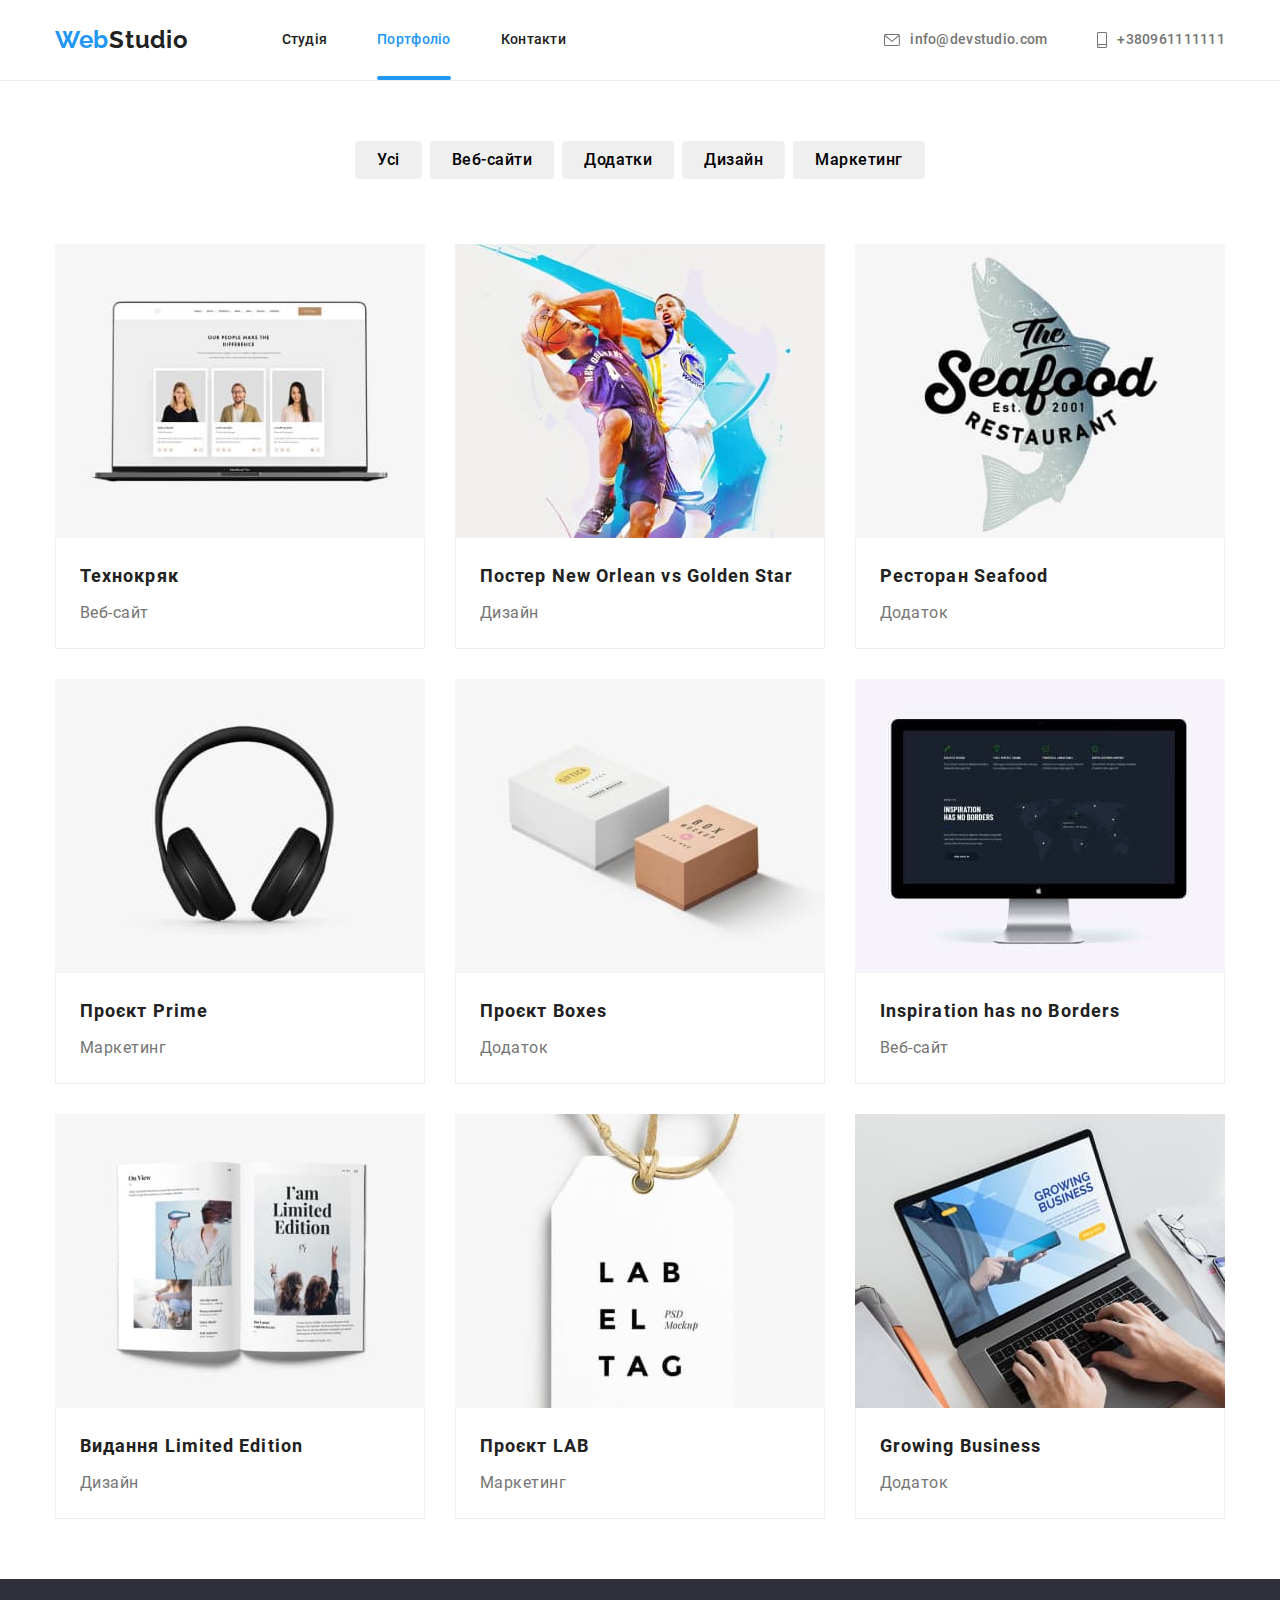
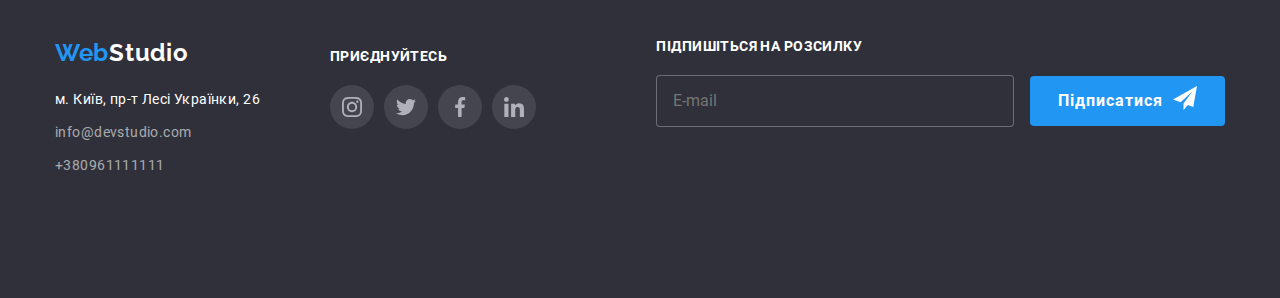
==== commit 0493ebc2: "Add adaptive to Portfolio-page" ====
--- a/portfolio.html
+++ b/portfolio.html
@@ -17,6 +17,12 @@
     <div class="container header__container">
 
         <a class="logo header__logo" lang="en" href="./index.html">Web<span class="logo__part">Studio</span></a>
+
+        <button class="header__burger js-open-menu" type="button">
+            <svg width="40" height="40" aria-label="Перемикач мобільного меню">
+                <use class="menu-button__icon-burger" href="./images/icon.svg#icon-menu_burger"></use>
+            </svg>
+        </button>
 
         <nav>
             <ul class="site-nav list">
@@ -135,7 +141,7 @@
                         це
                         дозволить відвідувачу отримати вичерпні відомості про компанію чи приватну особу.</p>
                 </div>
-                <div class="card__name">
+                <div class="card__meta">
                     <h2 class="card__title">Проєкт Prime</h2>
                     <p class="card__text">Маркетинг</p>
                 </div>
@@ -173,7 +179,7 @@
                     <p class="card__overlay">Ресурс пропонує комплексні пропозиції з різним рівнем функціоналу та сервісів. Все
                         це дозволить відвідувачу отримати вичерпні відомості про компанію чи приватну особу.</p>
                 </div>
-                <div class="card__name">
+                <div class="card__meta">
                     <h2 class="card__title">Inspiration has no Borders</h2>
                     <p class="card__text">Веб-сайт</p>
                 </div>
@@ -322,7 +328,40 @@
     </div>
 </footer>
 
-
+<!-- МОБІЛЬНЕ МЕНЮ -->
+<div class="mobile-menu js-menu-container">
+
+
+    <button class="mobile-menu__close js-close-menu" type="button">
+        <svg width="40" height="40" aria-label="Перемикач мобільного меню">
+            <use href="./images/icon.svg#icon-close_mobile-menu"></use>
+        </svg>
+    </button>
+    <div class="mobile-container">
+        <ul class="mobile-nav">
+            <li class="mobile-nav__item"> <a class="mobile-nav__link mobile-nav__link--current"
+                    href="./index.html">Студія</a> </li>
+            <li class="mobile-nav__item"> <a class="mobile-nav__link" href="./portfolio.html">Портфоліо</a> </li>
+            <li class="mobile-nav__item"> <a class="mobile-nav__link" href="">Контакти</a> </li>
+        </ul>
+
+        <ul class="mobile-contacts">
+            <li class="mobile-contacts__item"><a class="mobile-contacts__tel" href="tel:+380961111111">+380961111111</a>
+            </li>
+            <li class="mobile-contacts__item"><a class="mobile-contacts__mail" lang="en"
+                    href="mailto:info@devstudio.com">info@devstudio.com</a></li>
+        </ul>
+
+        <ul class="mobile-social">
+            <li><a class="mobile-social__link" href="">Instagram <span class="dash">|</span> </a></li>
+            <li><a class="mobile-social__link" href="">Twitter <span class="dash">|</span> </a></li>
+            <li><a class="mobile-social__link" href="">Facebook <span class="dash">|</span> </a></li>
+            <li><a class="mobile-social__link" href="">LinkedIn</a></li>
+        </ul>
+    </div>
+
+</div>
+<script src="./js/mobile-menu.js"></script>
 
 </body>
 </html>--- a/css/main.min.css
+++ b/css/main.min.css
@@ -1 +1 @@
-@font-face{font-family:"Raleway";font-style:normal;font-weight:400;src:local(""),url("../fonts/raleway-v28-latin-regular.woff2") format("woff2"),url("../fonts/raleway-v28-latin-regular.woff") format("woff")}@font-face{font-family:"Raleway";font-style:normal;font-weight:700;src:local(""),url("../fonts/raleway-v28-latin-700.woff2") format("woff2"),url("../fonts/raleway-v28-latin-700.woff") format("woff")}@font-face{font-family:"Roboto";font-style:normal;font-weight:400;src:url("../fonts/roboto-v30-latin_cyrillic-regular.eot");src:local(""),url("../fonts/roboto-v30-latin_cyrillic-regular.eot?#iefix") format("embedded-opentype"),url("../fonts/roboto-v30-latin_cyrillic-regular.woff2") format("woff2"),url("../fonts/roboto-v30-latin_cyrillic-regular.woff") format("woff"),url("../fonts/roboto-v30-latin_cyrillic-regular.ttf") format("truetype"),url("../fonts/roboto-v30-latin_cyrillic-regular.svg#Roboto") format("svg")}@font-face{font-family:"Roboto";font-style:normal;font-weight:500;src:url("../fonts/roboto-v30-latin_cyrillic-500.eot");src:local(""),url("../fonts/roboto-v30-latin_cyrillic-500.eot?#iefix") format("embedded-opentype"),url("../fonts/roboto-v30-latin_cyrillic-500.woff2") format("woff2"),url("../fonts/roboto-v30-latin_cyrillic-500.woff") format("woff"),url("../fonts/roboto-v30-latin_cyrillic-500.ttf") format("truetype"),url("../fonts/roboto-v30-latin_cyrillic-500.svg#Roboto") format("svg")}@font-face{font-family:"Roboto";font-style:normal;font-weight:700;src:url("../fonts/roboto-v30-latin_cyrillic-700.eot");src:local(""),url("../fonts/roboto-v30-latin_cyrillic-700.eot?#iefix") format("embedded-opentype"),url("../fonts/roboto-v30-latin_cyrillic-700.woff2") format("woff2"),url("../fonts/roboto-v30-latin_cyrillic-700.woff") format("woff"),url("../fonts/roboto-v30-latin_cyrillic-700.ttf") format("truetype"),url("../fonts/roboto-v30-latin_cyrillic-700.svg#Roboto") format("svg")}@font-face{font-family:"Roboto";font-style:normal;font-weight:900;src:url("../fonts/roboto-v30-latin_cyrillic-900.eot");src:local(""),url("../fonts/roboto-v30-latin_cyrillic-900.eot?#iefix") format("embedded-opentype"),url("../fonts/roboto-v30-latin_cyrillic-900.woff2") format("woff2"),url("../fonts/roboto-v30-latin_cyrillic-900.woff") format("woff"),url("../fonts/roboto-v30-latin_cyrillic-900.ttf") format("truetype"),url("../fonts/roboto-v30-latin_cyrillic-900.svg#Roboto") format("svg")}/*! modern-normalize v1.1.0 | MIT License | https://github.com/sindresorhus/modern-normalize */*,::before,::after{-webkit-box-sizing:border-box;box-sizing:border-box}html{line-height:1.15;-webkit-text-size-adjust:100%;-moz-tab-size:4;-o-tab-size:4;tab-size:4}body{margin:0;font-family:system-ui,"Segoe UI",Roboto,Helvetica,Arial,sans-serif,"Apple Color Emoji","Segoe UI Emoji"}hr{height:0;color:inherit}abbr[title]{-webkit-text-decoration:underline dotted;text-decoration:underline dotted}b,strong{font-weight:bolder}code,kbd,samp,pre{font-family:ui-monospace,SFMono-Regular,Consolas,"Liberation Mono",Menlo,monospace;font-size:1em}small{font-size:80%}sub,sup{font-size:75%;line-height:0;position:relative;vertical-align:baseline}sub{bottom:-0.25em}sup{top:-0.5em}table{text-indent:0;border-color:inherit}button,input,optgroup,select,textarea{font-family:inherit;font-size:100%;line-height:1.15;margin:0}button,select{text-transform:none}button,[type=button],[type=reset],[type=submit]{-webkit-appearance:button}::-moz-focus-inner{border-style:none;padding:0}:-moz-focusring{outline:1px dotted ButtonText}:-moz-ui-invalid{box-shadow:none}legend{padding:0}progress{vertical-align:baseline}::-webkit-inner-spin-button,::-webkit-outer-spin-button{height:auto}[type=search]{-webkit-appearance:textfield;outline-offset:-2px}::-webkit-search-decoration{-webkit-appearance:none}::-webkit-file-upload-button{-webkit-appearance:button;font:inherit}summary{display:list-item}ul{list-style:none;padding:0;margin:0}h1,h2,h3,h4,p{margin-top:0;margin-bottom:0;padding-top:0;padding-bottom:0}address{font-style:normal}img{display:block;width:100%;height:auto}body{background-color:var(--primary-white-color);color:var(--primary-text-color);font-family:Roboto,sans-serif}:root{--primary-white-color: #ffffff;--primary-text-color: #212121;--accent-color: #2196F3;--text-color: #757575;--cubic: cubic-bezier(0.4, 0, 0.2, 1)}.form__comment,.form__input{width:100%;border:rgba(33,33,33,.2) solid 1px;border-radius:4px;cursor:pointer;-webkit-transition:border 250ms cubic-bezier(0.4, 0, 0.2, 1);transition:border 250ms cubic-bezier(0.4, 0, 0.2, 1)}.visually-hidden{position:absolute;width:1px;height:1px;margin:-1px;border:0;padding:0;white-space:nowrap;-webkit-clip-path:inset(100%);clip-path:inset(100%);clip:rect(0 0 0 0);overflow:hidden}.header{border-bottom:1px solid #ececec}.header__container{display:-webkit-box;display:-ms-flexbox;display:flex;-webkit-box-align:center;-ms-flex-align:center;align-items:center;-webkit-box-pack:justify;-ms-flex-pack:justify;justify-content:space-between;min-height:60px}.header__burger{display:block;border:none;background-color:rgba(0,0,0,0);padding:0;margin-left:auto}@media screen and (min-width: 768px){.header__burger{display:none}}@media screen and (min-width: 1200px){.header__logo{margin-right:93px}}.footer{background-color:#2f303a;padding-top:60px;padding-bottom:60px}.footer__address-box{display:block;text-align:center}@media screen and (min-width: 1200px){.footer__address-box{text-align:start;margin-right:70px}}.footer__social{margin-bottom:60px}@media screen and (min-width: 768px){.footer__social{margin-bottom:0}}.footer__call{color:var(--primary-white-color);text-transform:uppercase;font-weight:700;font-size:14px;line-height:1.14;letter-spacing:.03em;text-align:center;margin-bottom:20px}@media screen and (min-width: 1200px){.footer__call{text-align:start}}@media screen and (min-width: 768px){.footer__flex-container{display:-webkit-box;display:-ms-flexbox;display:flex;-ms-flex-pack:distribute;justify-content:space-around;-webkit-box-align:baseline;-ms-flex-align:baseline;align-items:baseline}}@media screen and (min-width: 1200px){.footer__container{display:-webkit-box;display:-ms-flexbox;display:flex}}.form__field{position:relative;max-width:448px;width:100%}.form__label{display:block;margin-bottom:4px;color:var(--text-color);font-weight:400;font-size:12px;line-height:1.16;letter-spacing:.01em}.form__input{margin-bottom:10px;padding-left:40px;height:40px}.form__input:focus,.form__input:focus{border:solid 1px var(--accent-color);outline:none}.form__comment{display:block;height:120px;resize:none;margin-bottom:20px;padding:12px 16px;font-weight:400;font-size:12px;line-height:1.17;letter-spacing:.01em}.form__comment:focus,.form__comment:focus{border:solid 1px var(--accent-color);outline:none}.form__comment::-webkit-input-placeholder{padding-top:7px;font-weight:400;font-size:12px;line-height:1.17px;letter-spacing:.01em;color:rgba(117,117,117,.5)}.form__comment::-moz-placeholder{padding-top:7px;font-weight:400;font-size:12px;line-height:1.17px;letter-spacing:.01em;color:rgba(117,117,117,.5)}.form__comment:-ms-input-placeholder{padding-top:7px;font-weight:400;font-size:12px;line-height:1.17px;letter-spacing:.01em;color:rgba(117,117,117,.5)}.form__comment::-ms-input-placeholder{padding-top:7px;font-weight:400;font-size:12px;line-height:1.17px;letter-spacing:.01em;color:rgba(117,117,117,.5)}.form__comment::placeholder{padding-top:7px;font-weight:400;font-size:12px;line-height:1.17px;letter-spacing:.01em;color:rgba(117,117,117,.5)}.form__icon{position:absolute;left:12px;top:30px;display:inline-block;width:18px;height:18px;-webkit-transition:fill 250ms var(--cubic);transition:fill 250ms var(--cubic)}.form__input:focus+.form__icon{fill:var(--accent-color)}.request-form__main-button{margin-left:auto;margin-right:auto}.subscription-form{margin:0 auto;text-align:center}@media screen and (min-width: 1200px){.subscription-form{margin-left:auto;margin-right:0;text-align:start}}.subscription-form__call{font-weight:700;font-size:14px;line-height:1.14;letter-spacing:.03em;text-transform:uppercase;color:var(--primary-white-color);margin-bottom:20px}.subscription-form__input{border:1px solid rgba(255,255,255,.3);border-radius:4px;background-color:#2f303a;display:block;padding:16px;margin-bottom:20px;max-width:450px;width:100%;margin-right:auto;margin-left:auto;-webkit-transition:border-color 250ms var(--cubic);transition:border-color 250ms var(--cubic)}.subscription-form__input:focus{outline:none;border-color:var(--accent-color)}@media screen and (min-width: 1200px){.subscription-form__input{display:inline-block;width:358px;margin-bottom:0}}.subscription-form__icon{max-width:24px;height:24px;margin-left:10px}.site-nav{display:none}@media screen and (min-width: 768px){.site-nav{display:-webkit-box;display:-ms-flexbox;display:flex;-webkit-box-align:center;-ms-flex-align:center;align-items:center;gap:50px}}.site-nav__link{color:var(--primary-text-color);font-weight:500;font-size:14px;line-height:1.14;letter-spacing:.02em;text-decoration:none;display:block;padding-top:32px;padding-bottom:32px;-webkit-transition-property:color;transition-property:color;-webkit-transition-duration:250ms;transition-duration:250ms;-webkit-transition-timing-function:var(--cubic);transition-timing-function:var(--cubic)}.site-nav__link--current{position:relative;color:var(--accent-color)}.site-nav__link--current::after{position:absolute;bottom:0;left:0;display:block;content:"";height:4px;width:100%;background-color:var(--accent-color);border-radius:2px}.site-nav__link:hover,.site-nav__link:focus{color:var(--accent-color);fill:var(--accent-color)}.address{margin-top:20px;margin-bottom:60px}.address__link{color:rgba(255,255,255,.6);font-weight:400;font-size:14px;line-height:1.71;letter-spacing:.03em;text-decoration:none;-webkit-transition-property:fill,color,background-color;transition-property:fill,color,background-color;-webkit-transition-duration:250ms;transition-duration:250ms;-webkit-transition-timing-function:var(--cubic);transition-timing-function:var(--cubic)}.address__link:hover,.address__link:focus{color:var(--accent-color)}.address__link--white{color:var(--primary-white-color)}.address__item:not(:last-child){margin-bottom:9px}.backdrop{position:fixed;top:0;left:0;opacity:1;width:100%;height:100%;background-color:rgba(0,0,0,.2);-webkit-transition:opacity 250ms var(--cubic);transition:opacity 250ms var(--cubic)}.backdrop--hidden{opacity:0;pointer-events:none}.button-close{position:absolute;top:8px;right:8px;display:-webkit-box;display:-ms-flexbox;display:flex;border-radius:50%;border:1px solid rgba(0,0,0,.1);padding:6px;background-color:#fff;fill:#212121;cursor:pointer}.button-close__icon{width:18px;height:18px;-webkit-transition:fill 250ms var(--cubic);transition:fill 250ms var(--cubic)}.button-close:hover .button-close__icon,.button-close:focus .button-close__icon{fill:var(--accent-color)}.card__link{text-decoration:none;color:var(--primary-text-color);height:100%}.card__title{font-weight:700;font-size:18px;line-height:2;letter-spacing:.06em;margin-bottom:4px}.card__text{color:var(--text-color);font-size:16px;line-height:1.88;letter-spacing:.03em}.card__meta{width:370px;border-bottom:1px solid #eee;border-right:1px solid #eee;border-left:1px solid #eee;padding-left:24px;padding-bottom:20px;padding-top:20px}.card__picture{display:block}.card__thumb{position:relative;overflow:hidden}.card__overlay{position:absolute;-webkit-transform:translateY(140%);transform:translateY(140%);padding:63px 24px;width:100%;height:100%;background-color:rgba(33,150,243,.9);font-size:18px;line-height:1.55;letter-spacing:.03em;color:var(--primary-white-color);-webkit-transition-property:-webkit-transform;transition-property:-webkit-transform;transition-property:transform;transition-property:transform, -webkit-transform;-webkit-transition-duration:250ms;transition-duration:250ms;-webkit-transition-timing-function:var(--cubic);transition-timing-function:var(--cubic)}.projects__item:hover .card__overlay{-webkit-transform:translateY(-293px);transform:translateY(-293px)}.checkbox{-webkit-appearance:none;-moz-appearance:none;appearance:none}.checkbox__label{display:-webkit-box;display:-ms-flexbox;display:flex;-webkit-box-align:center;-ms-flex-align:center;align-items:center;font-weight:400;font-size:12px;line-height:24px;letter-spacing:.03em;margin-bottom:30px;margin-left:20px}@media screen and (max-width: 479px){.checkbox__label{display:block}}.checkbox__link{color:var(--accent-color);margin-left:5px;-webkit-text-decoration-skip-ink:none;text-decoration-skip-ink:none}@media screen and (max-width: 480px){.checkbox__link{display:block}}.checkbox__icon{width:16px;height:15px;border:#212121 solid 2px;border-radius:2px;margin-right:8px;-webkit-transition:background-color 250ms var(--cubic);transition:background-color 250ms var(--cubic)}.checkbox:checked+.checkbox__icon{background-color:var(--accent-color);border-radius:2px;border-color:var(--accent-color);background-origin:border-box}.clients-list{display:-webkit-box;display:-ms-flexbox;display:flex;-webkit-box-pack:center;-ms-flex-pack:center;justify-content:center;-ms-flex-wrap:wrap;flex-wrap:wrap;margin:-15px}@media screen and (min-width: 1200px){.clients-list{-ms-flex-wrap:nowrap;flex-wrap:nowrap}}.clients-list__item{-ms-flex-preferred-size:calc((100% - 60px)/2);flex-basis:calc((100% - 60px)/2);margin:15px}@media screen and (min-width: 768px)and (max-width: 1200px){.clients-list__item{-ms-flex-preferred-size:calc((100% - 90px)/3);flex-basis:calc((100% - 90px)/3)}}.clients-list__link{display:-webkit-box;display:-ms-flexbox;display:flex;max-width:210px;height:92px;-webkit-box-pack:center;-ms-flex-pack:center;justify-content:center;-webkit-box-align:center;-ms-flex-align:center;align-items:center;border:1px solid #afb1b8;border-radius:4px;fill:#afb1b8;-webkit-transition-property:fill,border-color;transition-property:fill,border-color;-webkit-transition-duration:250ms;transition-duration:250ms;-webkit-transition-timing-function:cubic-bezier(0.4, 0, 0.2, 1);transition-timing-function:cubic-bezier(0.4, 0, 0.2, 1)}.clients-list__link:hover,.clients-list__link:focus{fill:var(--accent-color);border:1px solid var(--accent-color)}.clients-list__icon{width:106px;height:60px}.container{padding:0 15px;margin-left:auto;margin-right:auto}@media screen and (min-width: 480px){.container{width:480px}}@media screen and (min-width: 768px){.container{width:768px}}@media screen and (min-width: 1200px){.container{width:1200px}}.co-worker__meta{background-color:var(--primary-white-color);width:100%;padding:30px 0px}.co-worker__subtitle{font-weight:500;font-size:16px;line-height:1.19;letter-spacing:.03em;text-align:center;margin-bottom:10px}.co-worker__text{font-size:16px;line-height:1.19;letter-spacing:.03em;text-align:center;margin-bottom:30px}.example{display:-webkit-box;display:-ms-flexbox;display:flex;-webkit-box-pack:justify;-ms-flex-pack:justify;justify-content:space-between}.example__image{display:block}.example__thumb{position:relative}.example__subtitle{background-color:rgba(47,48,58,.8);position:absolute;bottom:0;left:0;font-size:14px;line-height:1.14;text-align:center;letter-spacing:.03em;text-transform:uppercase;color:var(--primary-white-color);min-width:370px;padding:27px}@media screen and (min-width: 768px){.features-list{display:-webkit-box;display:-ms-flexbox;display:flex;-ms-flex-wrap:wrap;flex-wrap:wrap;gap:30px}}@media screen and (min-width: 768px){.features-list__item{-ms-flex-preferred-size:calc((100% - 30px)/2);flex-basis:calc((100% - 30px)/2)}}@media screen and (min-width: 1200px){.features-list__item{-ms-flex-preferred-size:calc((100% - 90px)/4);flex-basis:calc((100% - 90px)/4)}}.features-list__item:not(:last-child){margin-bottom:30px}.features-list__container{display:-webkit-box;display:-ms-flexbox;display:flex;max-width:100%;height:120px;background-color:#f5f4fa;margin-bottom:30px;-webkit-box-pack:center;-ms-flex-pack:center;justify-content:center;-webkit-box-align:center;-ms-flex-align:center;align-items:center}.features-list__icon{width:70px;height:70px}.features-list__name{font-weight:700;font-size:14px;line-height:1.14;letter-spacing:.03em;text-transform:uppercase;margin-bottom:10px}.features-list__text{font-size:14px;line-height:1.71;letter-spacing:.03em;color:var(--text-color);max-width:100%}.filter{margin-bottom:50px;display:-webkit-box;display:-ms-flexbox;display:flex;-webkit-box-pack:center;-ms-flex-pack:center;justify-content:center}.filter_button{font-family:inherit;font-weight:500;font-size:16px;line-height:1.62;text-align:center;letter-spacing:.03em;cursor:pointer;border-radius:4px;border:0;padding:6px 22px;-webkit-transition-property:color,background-color,-webkit-box-shadow;transition-property:color,background-color,-webkit-box-shadow;transition-property:color,box-shadow,background-color;transition-property:color,box-shadow,background-color,-webkit-box-shadow;-webkit-transition-duration:250ms;transition-duration:250ms;-webkit-transition-timing-function:var(--cubic);transition-timing-function:var(--cubic)}.filter_button:hover,.filter_button:focus{color:var(--primary-white-color);background-color:var(--accent-color);-webkit-box-shadow:0px 3px 1px rgba(0,0,0,.1),0px 1px 2px rgba(0,0,0,.08),0px 2px 2px rgba(0,0,0,.12);box-shadow:0px 3px 1px rgba(0,0,0,.1),0px 1px 2px rgba(0,0,0,.08),0px 2px 2px rgba(0,0,0,.12)}.filter_item:not(:last-child):not(:last-child){margin-right:8px}.hero{text-align:center;background-color:#c4c4c4;padding:118px 0px;margin-left:auto;margin-right:auto;max-width:480px;height:auto;background-image:-webkit-gradient(linear, left top, right top, from(rgba(47, 48, 58, 0.4)), to(rgba(47, 48, 58, 0.4))),url(../images/Header-img-mobile.jpg);background-image:linear-gradient(to right, rgba(47, 48, 58, 0.4), rgba(47, 48, 58, 0.4)),url(../images/Header-img-mobile.jpg);background-size:cover;background-repeat:no-repeat;background-position:center}@media(min-device-pixel-ratio: 2),(-webkit-min-device-pixel-ratio: 2),(min-resolution: 192dpi),(min-resolution: 2dppx){.hero{background-image:-webkit-gradient(linear, left top, right top, from(rgba(47, 48, 58, 0.4)), to(rgba(47, 48, 58, 0.4))),url(../images/Header-img-mobile@2x.jpg);background-image:linear-gradient(to right, rgba(47, 48, 58, 0.4), rgba(47, 48, 58, 0.4)),url(../images/Header-img-mobile@2x.jpg)}}@media screen and (min-width: 768px){.hero{max-width:768px;background-image:-webkit-gradient(linear, left top, right top, from(rgba(47, 48, 58, 0.4)), to(rgba(47, 48, 58, 0.4))),url(../images/Header-img-tablet.jpg);background-image:linear-gradient(to right, rgba(47, 48, 58, 0.4), rgba(47, 48, 58, 0.4)),url(../images/Header-img-tablet.jpg)}}@media screen and (min-width: 768px)and (min-device-pixel-ratio: 2),screen and (min-width: 768px)and (-webkit-min-device-pixel-ratio: 2),screen and (min-width: 768px)and (min-resolution: 192dpi),screen and (min-width: 768px)and (min-resolution: 2dppx){.hero{background-image:-webkit-gradient(linear, left top, right top, from(rgba(47, 48, 58, 0.4)), to(rgba(47, 48, 58, 0.4))),url(../images/Header-img-tablet@2.jpg);background-image:linear-gradient(to right, rgba(47, 48, 58, 0.4), rgba(47, 48, 58, 0.4)),url(../images/Header-img-tablet@2.jpg)}}@media screen and (min-width: 1200px){.hero{padding:200px 0px;max-width:1600px;height:600px;background-image:-webkit-gradient(linear, left top, right top, from(rgba(47, 48, 58, 0.4)), to(rgba(47, 48, 58, 0.4))),url(../images/Header-img-desktop.jpg);background-image:linear-gradient(to right, rgba(47, 48, 58, 0.4), rgba(47, 48, 58, 0.4)),url(../images/Header-img-desktop.jpg)}}@media screen and (min-width: 1200px)and (min-device-pixel-ratio: 2),screen and (min-width: 1200px)and (-webkit-min-device-pixel-ratio: 2),screen and (min-width: 1200px)and (min-resolution: 192dpi),screen and (min-width: 1200px)and (min-resolution: 2dppx){.hero{background-image:-webkit-gradient(linear, left top, right top, from(rgba(47, 48, 58, 0.4)), to(rgba(47, 48, 58, 0.4))),url(../images/Header-img-desktop@2x.jpg);background-image:linear-gradient(to right, rgba(47, 48, 58, 0.4), rgba(47, 48, 58, 0.4)),url(../images/Header-img-desktop@2x.jpg)}}.hero__title{color:var(--primary-white-color);font-weight:900;font-size:26px;line-height:1.61;letter-spacing:.06em;text-transform:uppercase;margin-bottom:30px;max-width:360px;margin-left:auto;margin-right:auto}@media screen and (min-width: 1200px){.hero__title{font-size:44px;max-width:696px}}.hero__main-button{margin-left:auto;margin-right:auto}.logo{color:var(--accent-color);font-family:Raleway,sans-serif;font-weight:700;font-size:24px;line-height:1.2;letter-spacing:.03em;text-decoration:none}.logo__part{color:var(--primary-text-color)}.logo__part--white{color:var(--primary-white-color)}.main-button{font-family:inherit;color:var(--primary-white-color);background-color:var(--accent-color);font-weight:700;font-size:16px;line-height:1.9;letter-spacing:.06em;text-align:center;display:block;max-width:200px;border:none;border-radius:4px;padding:10px 24px;cursor:pointer;-webkit-transition-property:background-color;transition-property:background-color;-webkit-transition-duration:250ms;transition-duration:250ms;-webkit-transition-timing-function:var(--cubic);transition-timing-function:var(--cubic)}.main-button:hover,.main-button:focus{background-color:#188ce8}.main-button--large{max-width:209px}.main-button--with-icon{display:-webkit-inline-box;display:-ms-inline-flexbox;display:inline-flex;text-align:center;-webkit-box-pack:center;-ms-flex-pack:center;justify-content:center;padding:10px 28px;max-width:200px;margin-left:auto;margin-right:auto}@media screen and (min-width: 1200px){.main-button--with-icon{margin-left:12px}}.main-button--shadow{-webkit-box-shadow:0px 4px 4px rgba(0,0,0,.15);box-shadow:0px 4px 4px rgba(0,0,0,.15)}.modal{position:absolute;top:50%;left:50%;-webkit-transform:translate(-50%, -50%) scale(1);transform:translate(-50%, -50%) scale(1);max-width:528px;width:100%;min-height:521px;padding:40px;background-color:#fff;border-radius:4px;-webkit-box-shadow:0px 1px 3px rgba(0,0,0,.12),0px 1px 1px rgba(0,0,0,.14),0px 2px 1px rgba(0,0,0,.2);box-shadow:0px 1px 3px rgba(0,0,0,.12),0px 1px 1px rgba(0,0,0,.14),0px 2px 1px rgba(0,0,0,.2);overflow:auto;-webkit-transition:-webkit-transform 250ms var(--cubic);transition:-webkit-transform 250ms var(--cubic);transition:transform 250ms var(--cubic);transition:transform 250ms var(--cubic), -webkit-transform 250ms var(--cubic)}.modal__title{margin-bottom:12px;font-weight:700;font-size:20px;line-height:1.15;text-align:center;letter-spacing:.03em}.backdrop.backdrop--hidden .modal{-webkit-transform:translate(-50%, -50%) scale(1.1);transform:translate(-50%, -50%) scale(1.1)}.mobile-menu{position:fixed;top:0;left:0;width:100%;height:100%;display:block;padding:48px 40px;background-color:var(--primary-white-color);-webkit-transform:translateX(-100%);transform:translateX(-100%);-webkit-transition:-webkit-transform 250ms var(--cubic);transition:-webkit-transform 250ms var(--cubic);transition:transform 250ms var(--cubic);transition:transform 250ms var(--cubic), -webkit-transform 250ms var(--cubic)}.mobile-menu.is-open{-webkit-transform:translateX(0);transform:translateX(0)}.mobile-container{display:-webkit-box;display:-ms-flexbox;display:flex;-webkit-box-orient:vertical;-webkit-box-direction:normal;-ms-flex-direction:column;flex-direction:column;-webkit-box-pack:justify;-ms-flex-pack:justify;justify-content:space-between;height:100%}.mobile-menu__close{position:absolute;top:10px;right:15px;padding:0;border:none;background-color:rgba(0,0,0,0);cursor:pointer;-webkit-transition:fill 250ms var(--cubic);transition:fill 250ms var(--cubic)}.mobile-menu__close:hover,.mobile-menu__close:focus{fill:var(--accent-color)}.mobile-nav{margin-bottom:302px}.mobile-nav__link{font-weight:500;font-size:40px;line-height:1.18;letter-spacing:.02em;text-decoration:none;color:var(--primary-text-color);-webkit-transition:color 250ms var(--cubic);transition:color 250ms var(--cubic)}.mobile-nav__link--current{color:var(--accent-color)}.mobile-nav__link:hover,.mobile-nav__link:focus{color:var(--accent-color)}.mobile-nav__item:not(:last-child),.mobile-contacts__item:not(:last-child){margin-bottom:32px}.mobile-contacts{margin-bottom:64px}.mobile-contacts__tel{font-weight:500;font-size:34px;line-height:1.17;letter-spacing:.02em;color:var(--accent-color);text-decoration:none}.mobile-contacts__mail{font-weight:500;font-size:24px;line-height:1.17;letter-spacing:.02em;color:var(--text-color);text-decoration:none}.mobile-social{display:-webkit-box;display:-ms-flexbox;display:flex}@media screen and (max-width: 480px){.mobile-social{-ms-flex-wrap:wrap;flex-wrap:wrap}}.mobile-social__link{text-decoration:none;font-weight:500;font-size:18px;line-height:1.22;letter-spacing:.02em;color:var(--accent-color)}.dash{color:rgba(33,33,33,.2);padding-right:5px}.projects{display:-webkit-box;display:-ms-flexbox;display:flex;-ms-flex-wrap:wrap;flex-wrap:wrap;gap:30px}.projects__item{-ms-flex-preferred-size:calc((100% - 60px)/3);flex-basis:calc((100% - 60px)/3);-webkit-transition:-webkit-box-shadow 250ms var(--cubic);transition:-webkit-box-shadow 250ms var(--cubic);transition:box-shadow 250ms var(--cubic);transition:box-shadow 250ms var(--cubic), -webkit-box-shadow 250ms var(--cubic)}.projects__item:hover{-webkit-box-shadow:0px 1px 1px rgba(0,0,0,.12),0px 4px 4px rgba(0,0,0,.06),1px 4px 6px rgba(0,0,0,.16);box-shadow:0px 1px 1px rgba(0,0,0,.12),0px 4px 4px rgba(0,0,0,.06),1px 4px 6px rgba(0,0,0,.16)}.section{padding-top:60px;padding-bottom:60px}.section--no-padding{padding-top:0}@media screen and (max-width: 1200px){.section--no-padding{display:none}}.section--color-grey{background-color:#f5f4fa}.section-title{font-weight:700;font-size:28px;line-height:1.17;text-align:center;letter-spacing:.03em;margin-bottom:30px}@media screen and (max-width: 768px){.site-contacts{display:none}}@media screen and (min-width: 768px){.site-contacts{display:block}}@media screen and (min-width: 1200px){.site-contacts{display:-webkit-box;display:-ms-flexbox;display:flex;-webkit-box-align:center;-ms-flex-align:center;align-items:center;margin-left:auto;gap:50px}}.site-contacts__link{color:var(--text-color);text-decoration:none;font-weight:500;font-size:14px;line-height:1.14;letter-spacing:.02em;display:-webkit-box;display:-ms-flexbox;display:flex;-webkit-box-align:center;-ms-flex-align:center;align-items:center;padding-top:32px;padding-bottom:32px;height:16px;fill:var(--text-color);-webkit-transition-property:color;transition-property:color;-webkit-transition-duration:250ms;transition-duration:250ms;-webkit-transition-timing-function:var(--cubic);transition-timing-function:var(--cubic)}.site-contacts__link:hover,.site-contacts__link:focus{color:var(--accent-color);fill:var(--accent-color)}@media screen and (min-width: 768px)and (max-width: 1200px){.site-contacts__link{padding:12px}}.site-contacts__icon{margin-right:10px}.social-links{display:-webkit-box;display:-ms-flexbox;display:flex;-webkit-box-pack:center;-ms-flex-pack:center;justify-content:center}.social-links__link{fill:#afb1b8;display:-webkit-box;display:-ms-flexbox;display:flex;-webkit-box-align:center;-ms-flex-align:center;align-items:center;-webkit-box-pack:center;-ms-flex-pack:center;justify-content:center;width:44px;height:44px;border-radius:50%;-webkit-transition-property:fill,background-color;transition-property:fill,background-color;-webkit-transition-duration:250ms;transition-duration:250ms;-webkit-transition-timing-function:var(--cubic);transition-timing-function:var(--cubic)}.social-links__link:hover,.social-links__link:focus{fill:var(--primary-white-color);background-color:var(--accent-color)}.social-links__link--bg-grey{width:44px;height:44px;border-radius:50%;background-color:rgba(255,255,255,.1)}.social-links__item:not(:last-child){margin-right:10px}.social-links__icon{max-width:20px;height:20px}@media screen and (min-width: 768px){.team-list{display:-webkit-box;display:-ms-flexbox;display:flex;-ms-flex-wrap:wrap;flex-wrap:wrap;gap:30px}}@media screen and (min-width: 1200px){.team-list{-ms-flex-wrap:nowrap;flex-wrap:nowrap}}.team-list__item{border-radius:0px 0px 4px 4px;-webkit-box-shadow:0px 1px 3px rgba(0,0,0,.12),0px 1px 1px rgba(0,0,0,.14),0px 2px 1px rgba(0,0,0,.2);box-shadow:0px 1px 3px rgba(0,0,0,.12),0px 1px 1px rgba(0,0,0,.14),0px 2px 1px rgba(0,0,0,.2)}.team-list__item:not(:last-child){margin-bottom:30px}@media screen and (min-width: 768px){.team-list__item:not(:last-child){margin-bottom:0}}@media screen and (min-width: 768px){.team-list__item{-ms-flex-preferred-size:calc((100% - 30px)/2);flex-basis:calc((100% - 30px)/2)}}/*# sourceMappingURL=main.min.css.map */+@font-face{font-family:"Raleway";font-style:normal;font-weight:400;src:local(""),url("../fonts/raleway-v28-latin-regular.woff2") format("woff2"),url("../fonts/raleway-v28-latin-regular.woff") format("woff")}@font-face{font-family:"Raleway";font-style:normal;font-weight:700;src:local(""),url("../fonts/raleway-v28-latin-700.woff2") format("woff2"),url("../fonts/raleway-v28-latin-700.woff") format("woff")}@font-face{font-family:"Roboto";font-style:normal;font-weight:400;src:url("../fonts/roboto-v30-latin_cyrillic-regular.eot");src:local(""),url("../fonts/roboto-v30-latin_cyrillic-regular.eot?#iefix") format("embedded-opentype"),url("../fonts/roboto-v30-latin_cyrillic-regular.woff2") format("woff2"),url("../fonts/roboto-v30-latin_cyrillic-regular.woff") format("woff"),url("../fonts/roboto-v30-latin_cyrillic-regular.ttf") format("truetype"),url("../fonts/roboto-v30-latin_cyrillic-regular.svg#Roboto") format("svg")}@font-face{font-family:"Roboto";font-style:normal;font-weight:500;src:url("../fonts/roboto-v30-latin_cyrillic-500.eot");src:local(""),url("../fonts/roboto-v30-latin_cyrillic-500.eot?#iefix") format("embedded-opentype"),url("../fonts/roboto-v30-latin_cyrillic-500.woff2") format("woff2"),url("../fonts/roboto-v30-latin_cyrillic-500.woff") format("woff"),url("../fonts/roboto-v30-latin_cyrillic-500.ttf") format("truetype"),url("../fonts/roboto-v30-latin_cyrillic-500.svg#Roboto") format("svg")}@font-face{font-family:"Roboto";font-style:normal;font-weight:700;src:url("../fonts/roboto-v30-latin_cyrillic-700.eot");src:local(""),url("../fonts/roboto-v30-latin_cyrillic-700.eot?#iefix") format("embedded-opentype"),url("../fonts/roboto-v30-latin_cyrillic-700.woff2") format("woff2"),url("../fonts/roboto-v30-latin_cyrillic-700.woff") format("woff"),url("../fonts/roboto-v30-latin_cyrillic-700.ttf") format("truetype"),url("../fonts/roboto-v30-latin_cyrillic-700.svg#Roboto") format("svg")}@font-face{font-family:"Roboto";font-style:normal;font-weight:900;src:url("../fonts/roboto-v30-latin_cyrillic-900.eot");src:local(""),url("../fonts/roboto-v30-latin_cyrillic-900.eot?#iefix") format("embedded-opentype"),url("../fonts/roboto-v30-latin_cyrillic-900.woff2") format("woff2"),url("../fonts/roboto-v30-latin_cyrillic-900.woff") format("woff"),url("../fonts/roboto-v30-latin_cyrillic-900.ttf") format("truetype"),url("../fonts/roboto-v30-latin_cyrillic-900.svg#Roboto") format("svg")}/*! modern-normalize v1.1.0 | MIT License | https://github.com/sindresorhus/modern-normalize */*,::before,::after{-webkit-box-sizing:border-box;box-sizing:border-box}html{line-height:1.15;-webkit-text-size-adjust:100%;-moz-tab-size:4;-o-tab-size:4;tab-size:4}body{margin:0;font-family:system-ui,"Segoe UI",Roboto,Helvetica,Arial,sans-serif,"Apple Color Emoji","Segoe UI Emoji"}hr{height:0;color:inherit}abbr[title]{-webkit-text-decoration:underline dotted;text-decoration:underline dotted}b,strong{font-weight:bolder}code,kbd,samp,pre{font-family:ui-monospace,SFMono-Regular,Consolas,"Liberation Mono",Menlo,monospace;font-size:1em}small{font-size:80%}sub,sup{font-size:75%;line-height:0;position:relative;vertical-align:baseline}sub{bottom:-0.25em}sup{top:-0.5em}table{text-indent:0;border-color:inherit}button,input,optgroup,select,textarea{font-family:inherit;font-size:100%;line-height:1.15;margin:0}button,select{text-transform:none}button,[type=button],[type=reset],[type=submit]{-webkit-appearance:button}::-moz-focus-inner{border-style:none;padding:0}:-moz-focusring{outline:1px dotted ButtonText}:-moz-ui-invalid{box-shadow:none}legend{padding:0}progress{vertical-align:baseline}::-webkit-inner-spin-button,::-webkit-outer-spin-button{height:auto}[type=search]{-webkit-appearance:textfield;outline-offset:-2px}::-webkit-search-decoration{-webkit-appearance:none}::-webkit-file-upload-button{-webkit-appearance:button;font:inherit}summary{display:list-item}ul{list-style:none;padding:0;margin:0}h1,h2,h3,h4,p{margin-top:0;margin-bottom:0;padding-top:0;padding-bottom:0}address{font-style:normal}img{display:block;width:100%;height:auto}body{background-color:var(--primary-white-color);color:var(--primary-text-color);font-family:Roboto,sans-serif}:root{--primary-white-color: #ffffff;--primary-text-color: #212121;--accent-color: #2196F3;--text-color: #757575;--cubic: cubic-bezier(0.4, 0, 0.2, 1)}.form__comment,.form__input{width:100%;border:rgba(33,33,33,.2) solid 1px;border-radius:4px;cursor:pointer;-webkit-transition:border 250ms cubic-bezier(0.4, 0, 0.2, 1);transition:border 250ms cubic-bezier(0.4, 0, 0.2, 1)}.visually-hidden{position:absolute;width:1px;height:1px;margin:-1px;border:0;padding:0;white-space:nowrap;-webkit-clip-path:inset(100%);clip-path:inset(100%);clip:rect(0 0 0 0);overflow:hidden}.header{border-bottom:1px solid #ececec}.header__container{display:-webkit-box;display:-ms-flexbox;display:flex;-webkit-box-align:center;-ms-flex-align:center;align-items:center;-webkit-box-pack:justify;-ms-flex-pack:justify;justify-content:space-between;min-height:60px}.header__burger{display:block;border:none;background-color:rgba(0,0,0,0);padding:0;margin-left:auto}@media screen and (min-width: 768px){.header__burger{display:none}}@media screen and (min-width: 1200px){.header__logo{margin-right:93px}}.footer{background-color:#2f303a;padding-top:60px;padding-bottom:60px}.footer__address-box{display:block;text-align:center}@media screen and (min-width: 1200px){.footer__address-box{text-align:start;margin-right:70px}}.footer__social{margin-bottom:60px}@media screen and (min-width: 768px){.footer__social{margin-bottom:0}}.footer__call{color:var(--primary-white-color);text-transform:uppercase;font-weight:700;font-size:14px;line-height:1.14;letter-spacing:.03em;text-align:center;margin-bottom:20px}@media screen and (min-width: 1200px){.footer__call{text-align:start}}@media screen and (min-width: 768px){.footer__flex-container{display:-webkit-box;display:-ms-flexbox;display:flex;-ms-flex-pack:distribute;justify-content:space-around;-webkit-box-align:baseline;-ms-flex-align:baseline;align-items:baseline}}@media screen and (min-width: 1200px){.footer__container{display:-webkit-box;display:-ms-flexbox;display:flex}}.form__field{position:relative;max-width:448px;width:100%}.form__label{display:block;margin-bottom:4px;color:var(--text-color);font-weight:400;font-size:12px;line-height:1.16;letter-spacing:.01em}.form__input{margin-bottom:10px;padding-left:40px;height:40px}.form__input:focus,.form__input:focus{border:solid 1px var(--accent-color);outline:none}.form__comment{display:block;height:120px;resize:none;margin-bottom:20px;padding:12px 16px;font-weight:400;font-size:12px;line-height:1.17;letter-spacing:.01em}.form__comment:focus,.form__comment:focus{border:solid 1px var(--accent-color);outline:none}.form__comment::-webkit-input-placeholder{padding-top:7px;font-weight:400;font-size:12px;line-height:1.17px;letter-spacing:.01em;color:rgba(117,117,117,.5)}.form__comment::-moz-placeholder{padding-top:7px;font-weight:400;font-size:12px;line-height:1.17px;letter-spacing:.01em;color:rgba(117,117,117,.5)}.form__comment:-ms-input-placeholder{padding-top:7px;font-weight:400;font-size:12px;line-height:1.17px;letter-spacing:.01em;color:rgba(117,117,117,.5)}.form__comment::-ms-input-placeholder{padding-top:7px;font-weight:400;font-size:12px;line-height:1.17px;letter-spacing:.01em;color:rgba(117,117,117,.5)}.form__comment::placeholder{padding-top:7px;font-weight:400;font-size:12px;line-height:1.17px;letter-spacing:.01em;color:rgba(117,117,117,.5)}.form__icon{position:absolute;left:12px;top:30px;display:inline-block;width:18px;height:18px;-webkit-transition:fill 250ms var(--cubic);transition:fill 250ms var(--cubic)}.form__input:focus+.form__icon{fill:var(--accent-color)}.request-form__main-button{margin-left:auto;margin-right:auto}.subscription-form{margin:0 auto;text-align:center}@media screen and (min-width: 1200px){.subscription-form{margin-left:auto;margin-right:0;text-align:start}}.subscription-form__call{font-weight:700;font-size:14px;line-height:1.14;letter-spacing:.03em;text-transform:uppercase;color:var(--primary-white-color);margin-bottom:20px}.subscription-form__input{border:1px solid rgba(255,255,255,.3);border-radius:4px;background-color:#2f303a;display:block;padding:16px;margin-bottom:20px;max-width:450px;width:100%;margin-right:auto;margin-left:auto;-webkit-transition:border-color 250ms var(--cubic);transition:border-color 250ms var(--cubic)}.subscription-form__input:focus{outline:none;border-color:var(--accent-color)}@media screen and (min-width: 1200px){.subscription-form__input{display:inline-block;width:358px;margin-bottom:0}}.subscription-form__icon{max-width:24px;height:24px;margin-left:10px}.site-nav{display:none}@media screen and (min-width: 768px){.site-nav{display:-webkit-box;display:-ms-flexbox;display:flex;-webkit-box-align:center;-ms-flex-align:center;align-items:center;gap:50px}}.site-nav__link{color:var(--primary-text-color);font-weight:500;font-size:14px;line-height:1.14;letter-spacing:.02em;text-decoration:none;display:block;padding-top:32px;padding-bottom:32px;-webkit-transition-property:color;transition-property:color;-webkit-transition-duration:250ms;transition-duration:250ms;-webkit-transition-timing-function:var(--cubic);transition-timing-function:var(--cubic)}.site-nav__link--current{position:relative;color:var(--accent-color)}.site-nav__link--current::after{position:absolute;bottom:0;left:0;display:block;content:"";height:4px;width:100%;background-color:var(--accent-color);border-radius:2px}.site-nav__link:hover,.site-nav__link:focus{color:var(--accent-color);fill:var(--accent-color)}.address{margin-top:20px;margin-bottom:60px}.address__link{color:rgba(255,255,255,.6);font-weight:400;font-size:14px;line-height:1.71;letter-spacing:.03em;text-decoration:none;-webkit-transition-property:fill,color,background-color;transition-property:fill,color,background-color;-webkit-transition-duration:250ms;transition-duration:250ms;-webkit-transition-timing-function:var(--cubic);transition-timing-function:var(--cubic)}.address__link:hover,.address__link:focus{color:var(--accent-color)}.address__link--white{color:var(--primary-white-color)}.address__item:not(:last-child){margin-bottom:9px}.backdrop{position:fixed;top:0;left:0;opacity:1;width:100%;height:100%;background-color:rgba(0,0,0,.2);-webkit-transition:opacity 250ms var(--cubic);transition:opacity 250ms var(--cubic)}.backdrop--hidden{opacity:0;pointer-events:none}.button-close{position:absolute;top:8px;right:8px;display:-webkit-box;display:-ms-flexbox;display:flex;border-radius:50%;border:1px solid rgba(0,0,0,.1);padding:6px;background-color:#fff;fill:#212121;cursor:pointer}.button-close__icon{width:18px;height:18px;-webkit-transition:fill 250ms var(--cubic);transition:fill 250ms var(--cubic)}.button-close:hover .button-close__icon,.button-close:focus .button-close__icon{fill:var(--accent-color)}.card__link{text-decoration:none;color:var(--primary-text-color);height:100%}.card__title{font-weight:700;font-size:18px;line-height:2;letter-spacing:.06em;margin-bottom:4px}.card__text{color:var(--text-color);font-size:16px;line-height:1.88;letter-spacing:.03em}.card__meta{width:100%;border-bottom:1px solid #eee;border-right:1px solid #eee;border-left:1px solid #eee;padding-left:24px;padding-bottom:20px;padding-top:20px}.card__thumb{position:relative;overflow:hidden}.card__overlay{position:absolute;-webkit-transform:translateY(140%);transform:translateY(140%);padding:63px 24px;width:100%;height:100%;background-color:rgba(33,150,243,.9);font-size:18px;line-height:1.55;letter-spacing:.03em;color:var(--primary-white-color);-webkit-transition-property:-webkit-transform;transition-property:-webkit-transform;transition-property:transform;transition-property:transform, -webkit-transform;-webkit-transition-duration:250ms;transition-duration:250ms;-webkit-transition-timing-function:var(--cubic);transition-timing-function:var(--cubic)}.projects__item:hover .card__overlay{-webkit-transform:translateY(-293px);transform:translateY(-293px)}.checkbox{-webkit-appearance:none;-moz-appearance:none;appearance:none}.checkbox__label{display:-webkit-box;display:-ms-flexbox;display:flex;-webkit-box-align:center;-ms-flex-align:center;align-items:center;font-weight:400;font-size:12px;line-height:24px;letter-spacing:.03em;margin-bottom:30px;margin-left:20px}@media screen and (max-width: 479px){.checkbox__label{display:block}}.checkbox__link{color:var(--accent-color);margin-left:5px;-webkit-text-decoration-skip-ink:none;text-decoration-skip-ink:none}@media screen and (max-width: 480px){.checkbox__link{display:block}}.checkbox__icon{width:16px;height:15px;border:#212121 solid 2px;border-radius:2px;margin-right:8px;-webkit-transition:background-color 250ms var(--cubic);transition:background-color 250ms var(--cubic)}.checkbox:checked+.checkbox__icon{background-color:var(--accent-color);border-radius:2px;border-color:var(--accent-color);background-origin:border-box}.clients-list{display:-webkit-box;display:-ms-flexbox;display:flex;-webkit-box-pack:center;-ms-flex-pack:center;justify-content:center;-ms-flex-wrap:wrap;flex-wrap:wrap;margin:-15px}@media screen and (min-width: 1200px){.clients-list{-ms-flex-wrap:nowrap;flex-wrap:nowrap}}.clients-list__item{-ms-flex-preferred-size:calc((100% - 60px)/2);flex-basis:calc((100% - 60px)/2);margin:15px}@media screen and (min-width: 768px)and (max-width: 1200px){.clients-list__item{-ms-flex-preferred-size:calc((100% - 90px)/3);flex-basis:calc((100% - 90px)/3)}}.clients-list__link{display:-webkit-box;display:-ms-flexbox;display:flex;max-width:210px;height:92px;-webkit-box-pack:center;-ms-flex-pack:center;justify-content:center;-webkit-box-align:center;-ms-flex-align:center;align-items:center;border:1px solid #afb1b8;border-radius:4px;fill:#afb1b8;-webkit-transition-property:fill,border-color;transition-property:fill,border-color;-webkit-transition-duration:250ms;transition-duration:250ms;-webkit-transition-timing-function:cubic-bezier(0.4, 0, 0.2, 1);transition-timing-function:cubic-bezier(0.4, 0, 0.2, 1)}.clients-list__link:hover,.clients-list__link:focus{fill:var(--accent-color);border:1px solid var(--accent-color)}.clients-list__icon{width:106px;height:60px}.container{padding:0 15px;margin-left:auto;margin-right:auto}@media screen and (min-width: 480px){.container{width:480px}}@media screen and (min-width: 768px){.container{width:768px}}@media screen and (min-width: 1200px){.container{width:1200px}}.co-worker__meta{background-color:var(--primary-white-color);width:100%;padding:30px 0px}.co-worker__subtitle{font-weight:500;font-size:16px;line-height:1.19;letter-spacing:.03em;text-align:center;margin-bottom:10px}.co-worker__text{font-size:16px;line-height:1.19;letter-spacing:.03em;text-align:center;margin-bottom:30px}.example{display:-webkit-box;display:-ms-flexbox;display:flex;-webkit-box-pack:justify;-ms-flex-pack:justify;justify-content:space-between}.example__image{display:block}.example__thumb{position:relative}.example__subtitle{background-color:rgba(47,48,58,.8);position:absolute;bottom:0;left:0;font-size:14px;line-height:1.14;text-align:center;letter-spacing:.03em;text-transform:uppercase;color:var(--primary-white-color);min-width:370px;padding:27px}@media screen and (min-width: 768px){.features-list{display:-webkit-box;display:-ms-flexbox;display:flex;-ms-flex-wrap:wrap;flex-wrap:wrap;gap:30px}}@media screen and (min-width: 768px){.features-list__item{-ms-flex-preferred-size:calc((100% - 30px)/2);flex-basis:calc((100% - 30px)/2)}}@media screen and (min-width: 1200px){.features-list__item{-ms-flex-preferred-size:calc((100% - 90px)/4);flex-basis:calc((100% - 90px)/4)}}.features-list__item:not(:last-child){margin-bottom:30px}.features-list__container{display:-webkit-box;display:-ms-flexbox;display:flex;max-width:100%;height:120px;background-color:#f5f4fa;margin-bottom:30px;-webkit-box-pack:center;-ms-flex-pack:center;justify-content:center;-webkit-box-align:center;-ms-flex-align:center;align-items:center}.features-list__icon{width:70px;height:70px}.features-list__name{font-weight:700;font-size:14px;line-height:1.14;letter-spacing:.03em;text-transform:uppercase;margin-bottom:10px}.features-list__text{font-size:14px;line-height:1.71;letter-spacing:.03em;color:var(--text-color);max-width:100%}.filter{margin-bottom:50px;display:-webkit-box;display:-ms-flexbox;display:flex;-webkit-box-pack:start;-ms-flex-pack:start;justify-content:flex-start;-ms-flex-wrap:wrap;flex-wrap:wrap}@media screen and (min-width: 768px){.filter{-webkit-box-pack:center;-ms-flex-pack:center;justify-content:center}}.filter_button{font-family:inherit;font-weight:500;font-size:16px;line-height:1.62;text-align:center;letter-spacing:.03em;cursor:pointer;border-radius:4px;border:0;padding:6px 22px;margin-bottom:15px;-webkit-transition-property:color,background-color,-webkit-box-shadow;transition-property:color,background-color,-webkit-box-shadow;transition-property:color,box-shadow,background-color;transition-property:color,box-shadow,background-color,-webkit-box-shadow;-webkit-transition-duration:250ms;transition-duration:250ms;-webkit-transition-timing-function:var(--cubic);transition-timing-function:var(--cubic)}.filter_button:hover,.filter_button:focus{color:var(--primary-white-color);background-color:var(--accent-color);-webkit-box-shadow:0px 3px 1px rgba(0,0,0,.1),0px 1px 2px rgba(0,0,0,.08),0px 2px 2px rgba(0,0,0,.12);box-shadow:0px 3px 1px rgba(0,0,0,.1),0px 1px 2px rgba(0,0,0,.08),0px 2px 2px rgba(0,0,0,.12)}.filter_item:not(:last-child):not(:last-child){margin-right:8px}.hero{text-align:center;background-color:#c4c4c4;padding:118px 0px;margin-left:auto;margin-right:auto;max-width:480px;height:auto;background-image:-webkit-gradient(linear, left top, right top, from(rgba(47, 48, 58, 0.4)), to(rgba(47, 48, 58, 0.4))),url(../images/Header-img-mobile.jpg);background-image:linear-gradient(to right, rgba(47, 48, 58, 0.4), rgba(47, 48, 58, 0.4)),url(../images/Header-img-mobile.jpg);background-size:cover;background-repeat:no-repeat;background-position:center}@media(min-device-pixel-ratio: 2),(-webkit-min-device-pixel-ratio: 2),(min-resolution: 192dpi),(min-resolution: 2dppx){.hero{background-image:-webkit-gradient(linear, left top, right top, from(rgba(47, 48, 58, 0.4)), to(rgba(47, 48, 58, 0.4))),url(../images/Header-img-mobile@2x.jpg);background-image:linear-gradient(to right, rgba(47, 48, 58, 0.4), rgba(47, 48, 58, 0.4)),url(../images/Header-img-mobile@2x.jpg)}}@media screen and (min-width: 768px){.hero{max-width:768px;background-image:-webkit-gradient(linear, left top, right top, from(rgba(47, 48, 58, 0.4)), to(rgba(47, 48, 58, 0.4))),url(../images/Header-img-tablet.jpg);background-image:linear-gradient(to right, rgba(47, 48, 58, 0.4), rgba(47, 48, 58, 0.4)),url(../images/Header-img-tablet.jpg)}}@media screen and (min-width: 768px)and (min-device-pixel-ratio: 2),screen and (min-width: 768px)and (-webkit-min-device-pixel-ratio: 2),screen and (min-width: 768px)and (min-resolution: 192dpi),screen and (min-width: 768px)and (min-resolution: 2dppx){.hero{background-image:-webkit-gradient(linear, left top, right top, from(rgba(47, 48, 58, 0.4)), to(rgba(47, 48, 58, 0.4))),url(../images/Header-img-tablet@2.jpg);background-image:linear-gradient(to right, rgba(47, 48, 58, 0.4), rgba(47, 48, 58, 0.4)),url(../images/Header-img-tablet@2.jpg)}}@media screen and (min-width: 1200px){.hero{padding:200px 0px;max-width:1600px;height:600px;background-image:-webkit-gradient(linear, left top, right top, from(rgba(47, 48, 58, 0.4)), to(rgba(47, 48, 58, 0.4))),url(../images/Header-img-desktop.jpg);background-image:linear-gradient(to right, rgba(47, 48, 58, 0.4), rgba(47, 48, 58, 0.4)),url(../images/Header-img-desktop.jpg)}}@media screen and (min-width: 1200px)and (min-device-pixel-ratio: 2),screen and (min-width: 1200px)and (-webkit-min-device-pixel-ratio: 2),screen and (min-width: 1200px)and (min-resolution: 192dpi),screen and (min-width: 1200px)and (min-resolution: 2dppx){.hero{background-image:-webkit-gradient(linear, left top, right top, from(rgba(47, 48, 58, 0.4)), to(rgba(47, 48, 58, 0.4))),url(../images/Header-img-desktop@2x.jpg);background-image:linear-gradient(to right, rgba(47, 48, 58, 0.4), rgba(47, 48, 58, 0.4)),url(../images/Header-img-desktop@2x.jpg)}}.hero__title{color:var(--primary-white-color);font-weight:900;font-size:26px;line-height:1.61;letter-spacing:.06em;text-transform:uppercase;margin-bottom:30px;max-width:360px;margin-left:auto;margin-right:auto}@media screen and (min-width: 1200px){.hero__title{font-size:44px;max-width:696px}}.hero__main-button{margin-left:auto;margin-right:auto}.logo{color:var(--accent-color);font-family:Raleway,sans-serif;font-weight:700;font-size:24px;line-height:1.2;letter-spacing:.03em;text-decoration:none}.logo__part{color:var(--primary-text-color)}.logo__part--white{color:var(--primary-white-color)}.main-button{font-family:inherit;color:var(--primary-white-color);background-color:var(--accent-color);font-weight:700;font-size:16px;line-height:1.9;letter-spacing:.06em;text-align:center;display:block;max-width:200px;border:none;border-radius:4px;padding:10px 24px;cursor:pointer;-webkit-transition-property:background-color;transition-property:background-color;-webkit-transition-duration:250ms;transition-duration:250ms;-webkit-transition-timing-function:var(--cubic);transition-timing-function:var(--cubic)}.main-button:hover,.main-button:focus{background-color:#188ce8}.main-button--large{max-width:209px}.main-button--with-icon{display:-webkit-inline-box;display:-ms-inline-flexbox;display:inline-flex;text-align:center;-webkit-box-pack:center;-ms-flex-pack:center;justify-content:center;padding:10px 28px;max-width:200px;margin-left:auto;margin-right:auto}@media screen and (min-width: 1200px){.main-button--with-icon{margin-left:12px}}.main-button--shadow{-webkit-box-shadow:0px 4px 4px rgba(0,0,0,.15);box-shadow:0px 4px 4px rgba(0,0,0,.15)}.modal{position:absolute;top:50%;left:50%;-webkit-transform:translate(-50%, -50%) scale(1);transform:translate(-50%, -50%) scale(1);max-width:528px;width:100%;min-height:521px;padding:40px;background-color:#fff;border-radius:4px;-webkit-box-shadow:0px 1px 3px rgba(0,0,0,.12),0px 1px 1px rgba(0,0,0,.14),0px 2px 1px rgba(0,0,0,.2);box-shadow:0px 1px 3px rgba(0,0,0,.12),0px 1px 1px rgba(0,0,0,.14),0px 2px 1px rgba(0,0,0,.2);overflow:auto;-webkit-transition:-webkit-transform 250ms var(--cubic);transition:-webkit-transform 250ms var(--cubic);transition:transform 250ms var(--cubic);transition:transform 250ms var(--cubic), -webkit-transform 250ms var(--cubic)}.modal__title{margin-bottom:12px;font-weight:700;font-size:20px;line-height:1.15;text-align:center;letter-spacing:.03em}.backdrop.backdrop--hidden .modal{-webkit-transform:translate(-50%, -50%) scale(1.1);transform:translate(-50%, -50%) scale(1.1)}.mobile-menu{position:fixed;top:0;left:0;width:100%;height:100%;display:block;padding:48px 40px;background-color:var(--primary-white-color);-webkit-transform:translateX(-100%);transform:translateX(-100%);-webkit-transition:-webkit-transform 250ms var(--cubic);transition:-webkit-transform 250ms var(--cubic);transition:transform 250ms var(--cubic);transition:transform 250ms var(--cubic), -webkit-transform 250ms var(--cubic)}.mobile-menu.is-open{-webkit-transform:translateX(0);transform:translateX(0)}.mobile-container{display:-webkit-box;display:-ms-flexbox;display:flex;-webkit-box-orient:vertical;-webkit-box-direction:normal;-ms-flex-direction:column;flex-direction:column;-webkit-box-pack:justify;-ms-flex-pack:justify;justify-content:space-between;height:100%}.mobile-menu__close{position:absolute;top:10px;right:15px;padding:0;border:none;background-color:rgba(0,0,0,0);cursor:pointer;-webkit-transition:fill 250ms var(--cubic);transition:fill 250ms var(--cubic)}.mobile-menu__close:hover,.mobile-menu__close:focus{fill:var(--accent-color)}.mobile-nav__link{font-weight:500;font-size:40px;line-height:1.18;letter-spacing:.02em;text-decoration:none;color:var(--primary-text-color);-webkit-transition:color 250ms var(--cubic);transition:color 250ms var(--cubic)}.mobile-nav__link--current{color:var(--accent-color)}.mobile-nav__link:hover,.mobile-nav__link:focus{color:var(--accent-color)}.mobile-nav__item:not(:last-child),.mobile-contacts__item:not(:last-child){margin-bottom:32px}.mobile-contacts__tel{font-weight:500;font-size:34px;line-height:1.17;letter-spacing:.02em;color:var(--accent-color);text-decoration:none}.mobile-contacts__mail{font-weight:500;font-size:24px;line-height:1.17;letter-spacing:.02em;color:var(--text-color);text-decoration:none}.mobile-social{display:-webkit-box;display:-ms-flexbox;display:flex}@media screen and (max-width: 480px){.mobile-social{-ms-flex-wrap:wrap;flex-wrap:wrap}}.mobile-social__link{text-decoration:none;font-weight:500;font-size:18px;line-height:1.22;letter-spacing:.02em;color:var(--accent-color)}.dash{color:rgba(33,33,33,.2);padding-right:5px}.projects{display:-webkit-box;display:-ms-flexbox;display:flex;-ms-flex-wrap:wrap;flex-wrap:wrap;gap:30px;-webkit-box-pack:center;-ms-flex-pack:center;justify-content:center}@media screen and (min-width: 768px){.projects{-webkit-box-pack:start;-ms-flex-pack:start;justify-content:flex-start}}.projects__item{-webkit-transition:-webkit-box-shadow 250ms var(--cubic);transition:-webkit-box-shadow 250ms var(--cubic);transition:box-shadow 250ms var(--cubic);transition:box-shadow 250ms var(--cubic), -webkit-box-shadow 250ms var(--cubic)}@media screen and (min-width: 768px){.projects__item{-ms-flex-preferred-size:calc((100% - 30px)/2);flex-basis:calc((100% - 30px)/2)}}@media screen and (min-width: 1200px){.projects__item{-ms-flex-preferred-size:calc((100% - 60px)/3);flex-basis:calc((100% - 60px)/3)}}.projects__item:hover{-webkit-box-shadow:0px 1px 1px rgba(0,0,0,.12),0px 4px 4px rgba(0,0,0,.06),1px 4px 6px rgba(0,0,0,.16);box-shadow:0px 1px 1px rgba(0,0,0,.12),0px 4px 4px rgba(0,0,0,.06),1px 4px 6px rgba(0,0,0,.16)}.section{padding-top:60px;padding-bottom:60px}.section--no-padding{padding-top:0}@media screen and (max-width: 1200px){.section--no-padding{display:none}}.section--color-grey{background-color:#f5f4fa}.section-title{font-weight:700;font-size:28px;line-height:1.17;text-align:center;letter-spacing:.03em;margin-bottom:30px}@media screen and (max-width: 768px){.site-contacts{display:none}}@media screen and (min-width: 768px){.site-contacts{display:block}}@media screen and (min-width: 1200px){.site-contacts{display:-webkit-box;display:-ms-flexbox;display:flex;-webkit-box-align:center;-ms-flex-align:center;align-items:center;margin-left:auto;gap:50px}}.site-contacts__link{color:var(--text-color);text-decoration:none;font-weight:500;font-size:14px;line-height:1.14;letter-spacing:.02em;display:-webkit-box;display:-ms-flexbox;display:flex;-webkit-box-align:center;-ms-flex-align:center;align-items:center;padding-top:32px;padding-bottom:32px;height:16px;fill:var(--text-color);-webkit-transition-property:color;transition-property:color;-webkit-transition-duration:250ms;transition-duration:250ms;-webkit-transition-timing-function:var(--cubic);transition-timing-function:var(--cubic)}.site-contacts__link:hover,.site-contacts__link:focus{color:var(--accent-color);fill:var(--accent-color)}@media screen and (min-width: 768px)and (max-width: 1200px){.site-contacts__link{padding:12px}}.site-contacts__icon{margin-right:10px}.social-links{display:-webkit-box;display:-ms-flexbox;display:flex;-webkit-box-pack:center;-ms-flex-pack:center;justify-content:center}.social-links__link{fill:#afb1b8;display:-webkit-box;display:-ms-flexbox;display:flex;-webkit-box-align:center;-ms-flex-align:center;align-items:center;-webkit-box-pack:center;-ms-flex-pack:center;justify-content:center;width:44px;height:44px;border-radius:50%;-webkit-transition-property:fill,background-color;transition-property:fill,background-color;-webkit-transition-duration:250ms;transition-duration:250ms;-webkit-transition-timing-function:var(--cubic);transition-timing-function:var(--cubic)}.social-links__link:hover,.social-links__link:focus{fill:var(--primary-white-color);background-color:var(--accent-color)}.social-links__link--bg-grey{width:44px;height:44px;border-radius:50%;background-color:rgba(255,255,255,.1)}.social-links__item:not(:last-child){margin-right:10px}.social-links__icon{max-width:20px;height:20px}@media screen and (min-width: 768px){.team-list{display:-webkit-box;display:-ms-flexbox;display:flex;-ms-flex-wrap:wrap;flex-wrap:wrap;gap:30px}}@media screen and (min-width: 1200px){.team-list{-ms-flex-wrap:nowrap;flex-wrap:nowrap}}.team-list__item{border-radius:0px 0px 4px 4px;-webkit-box-shadow:0px 1px 3px rgba(0,0,0,.12),0px 1px 1px rgba(0,0,0,.14),0px 2px 1px rgba(0,0,0,.2);box-shadow:0px 1px 3px rgba(0,0,0,.12),0px 1px 1px rgba(0,0,0,.14),0px 2px 1px rgba(0,0,0,.2)}.team-list__item:not(:last-child){margin-bottom:30px}@media screen and (min-width: 768px){.team-list__item:not(:last-child){margin-bottom:0}}@media screen and (min-width: 768px){.team-list__item{-ms-flex-preferred-size:calc((100% - 30px)/2);flex-basis:calc((100% - 30px)/2)}}/*# sourceMappingURL=main.min.css.map */